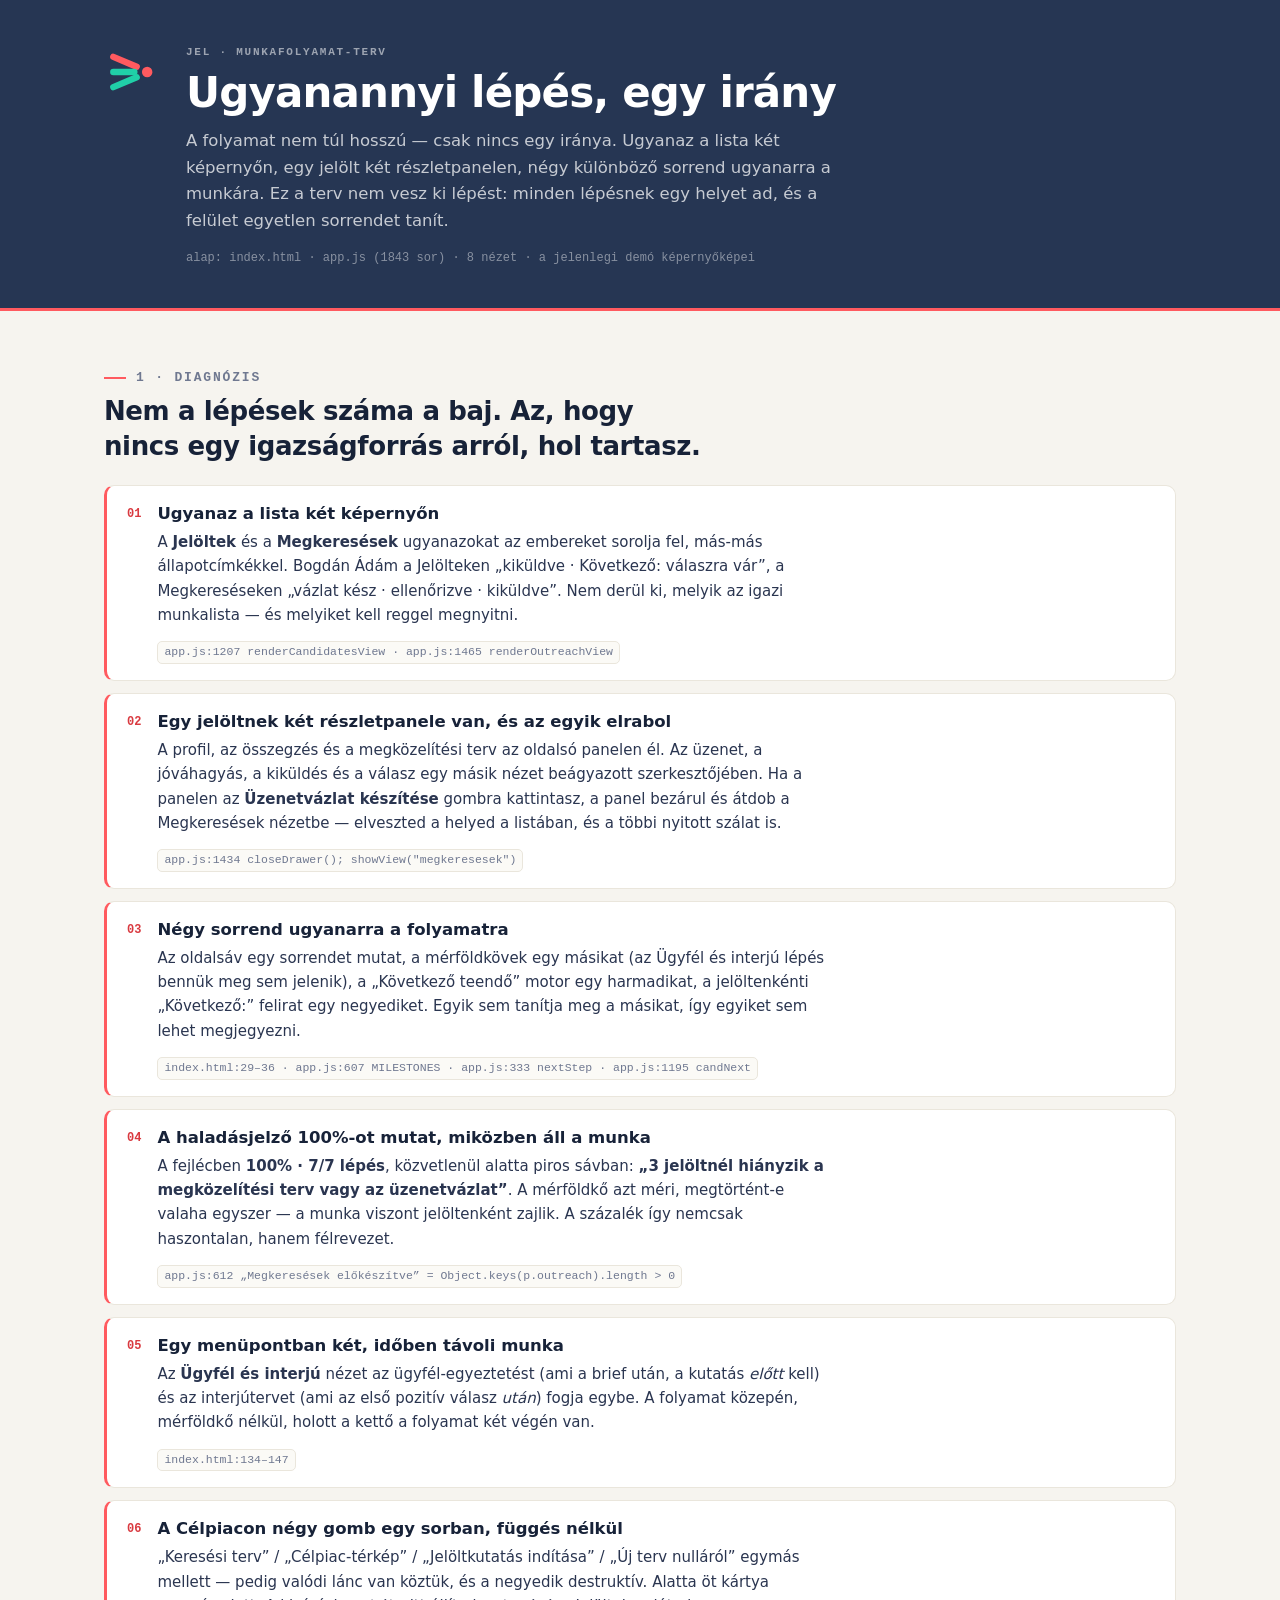
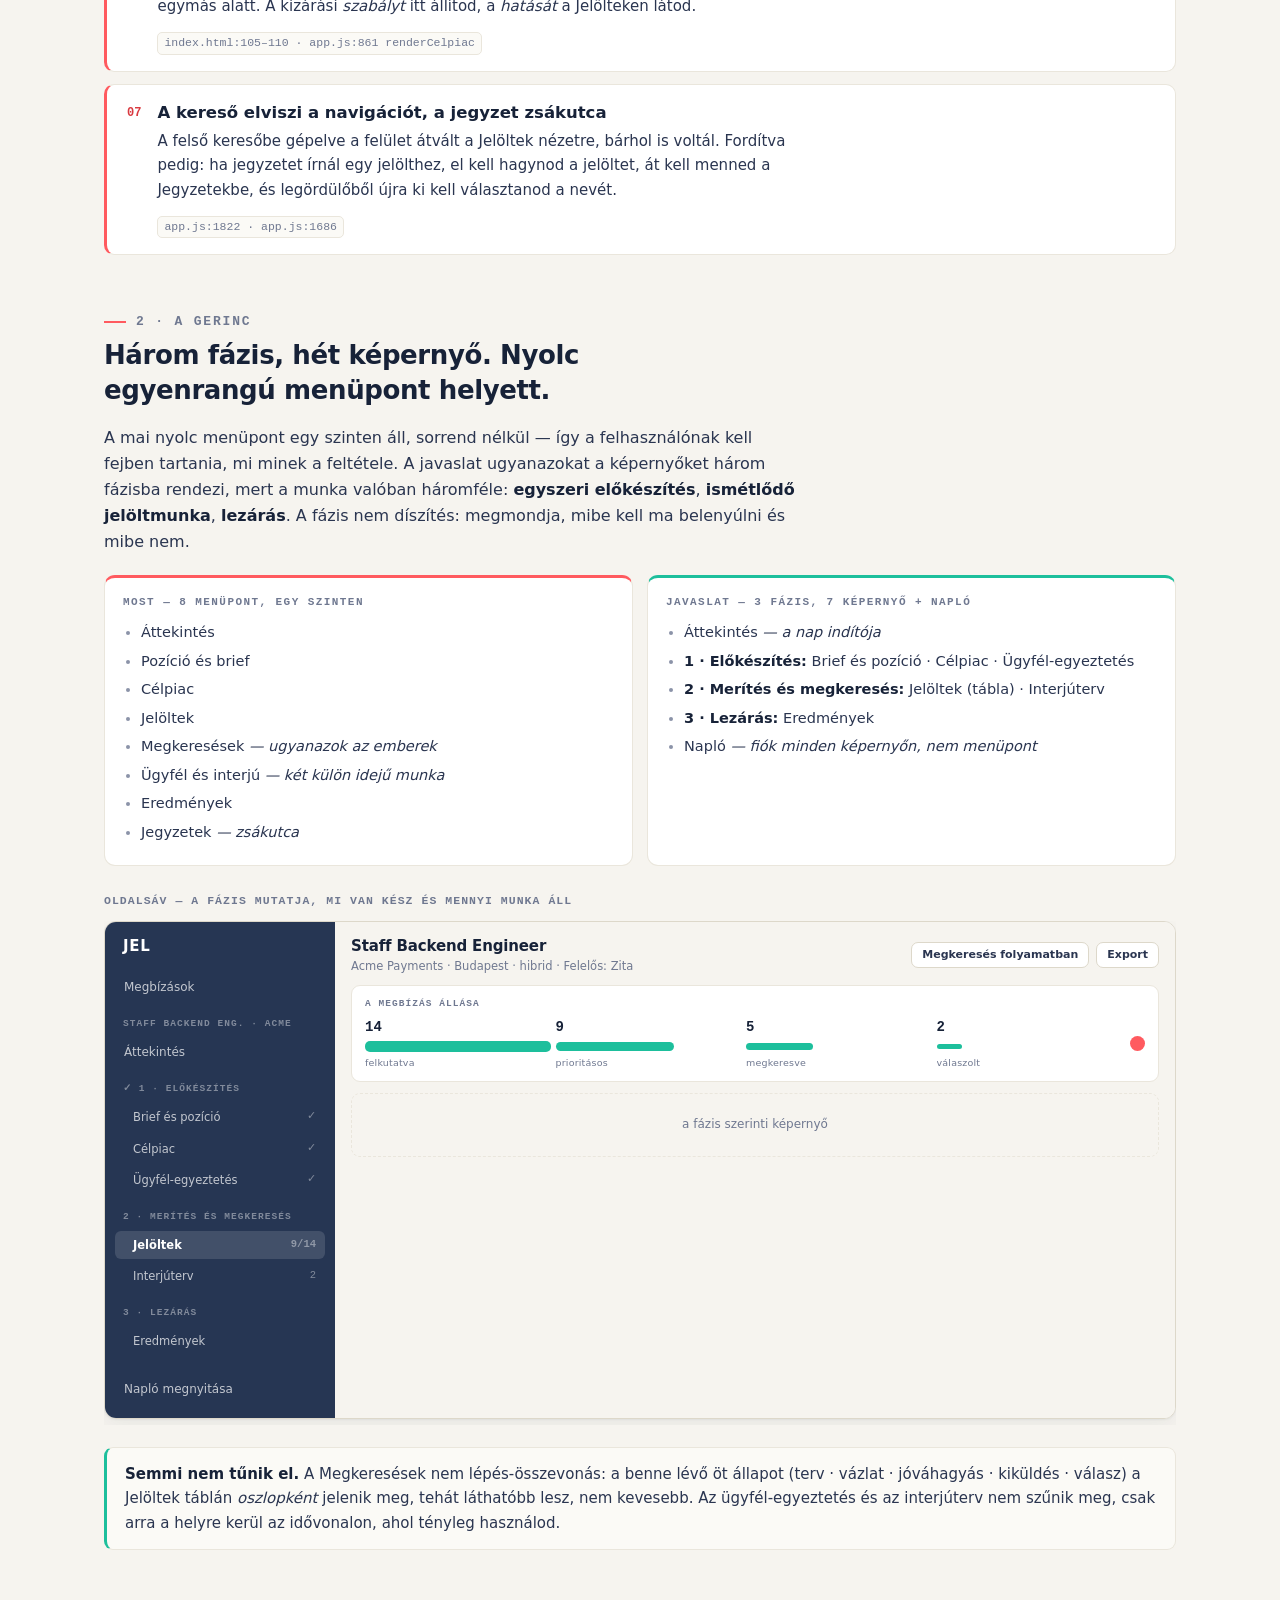
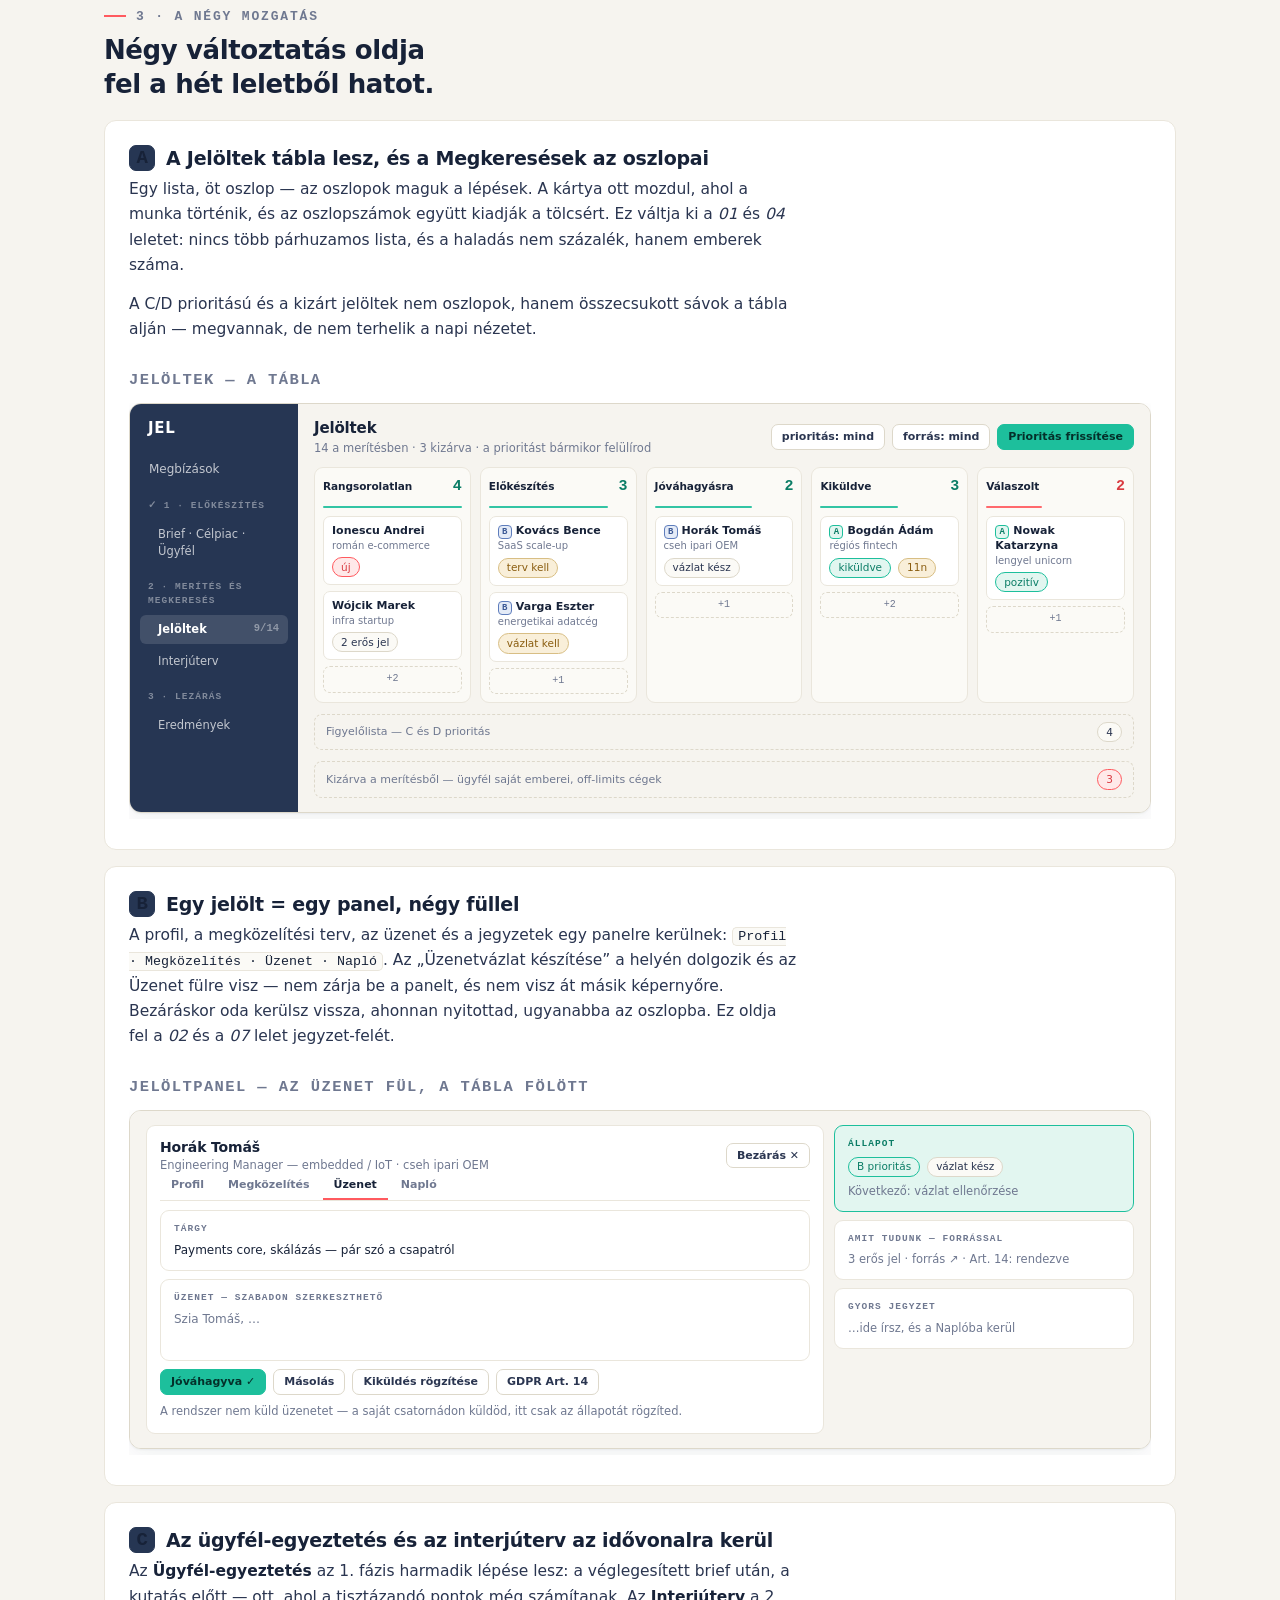
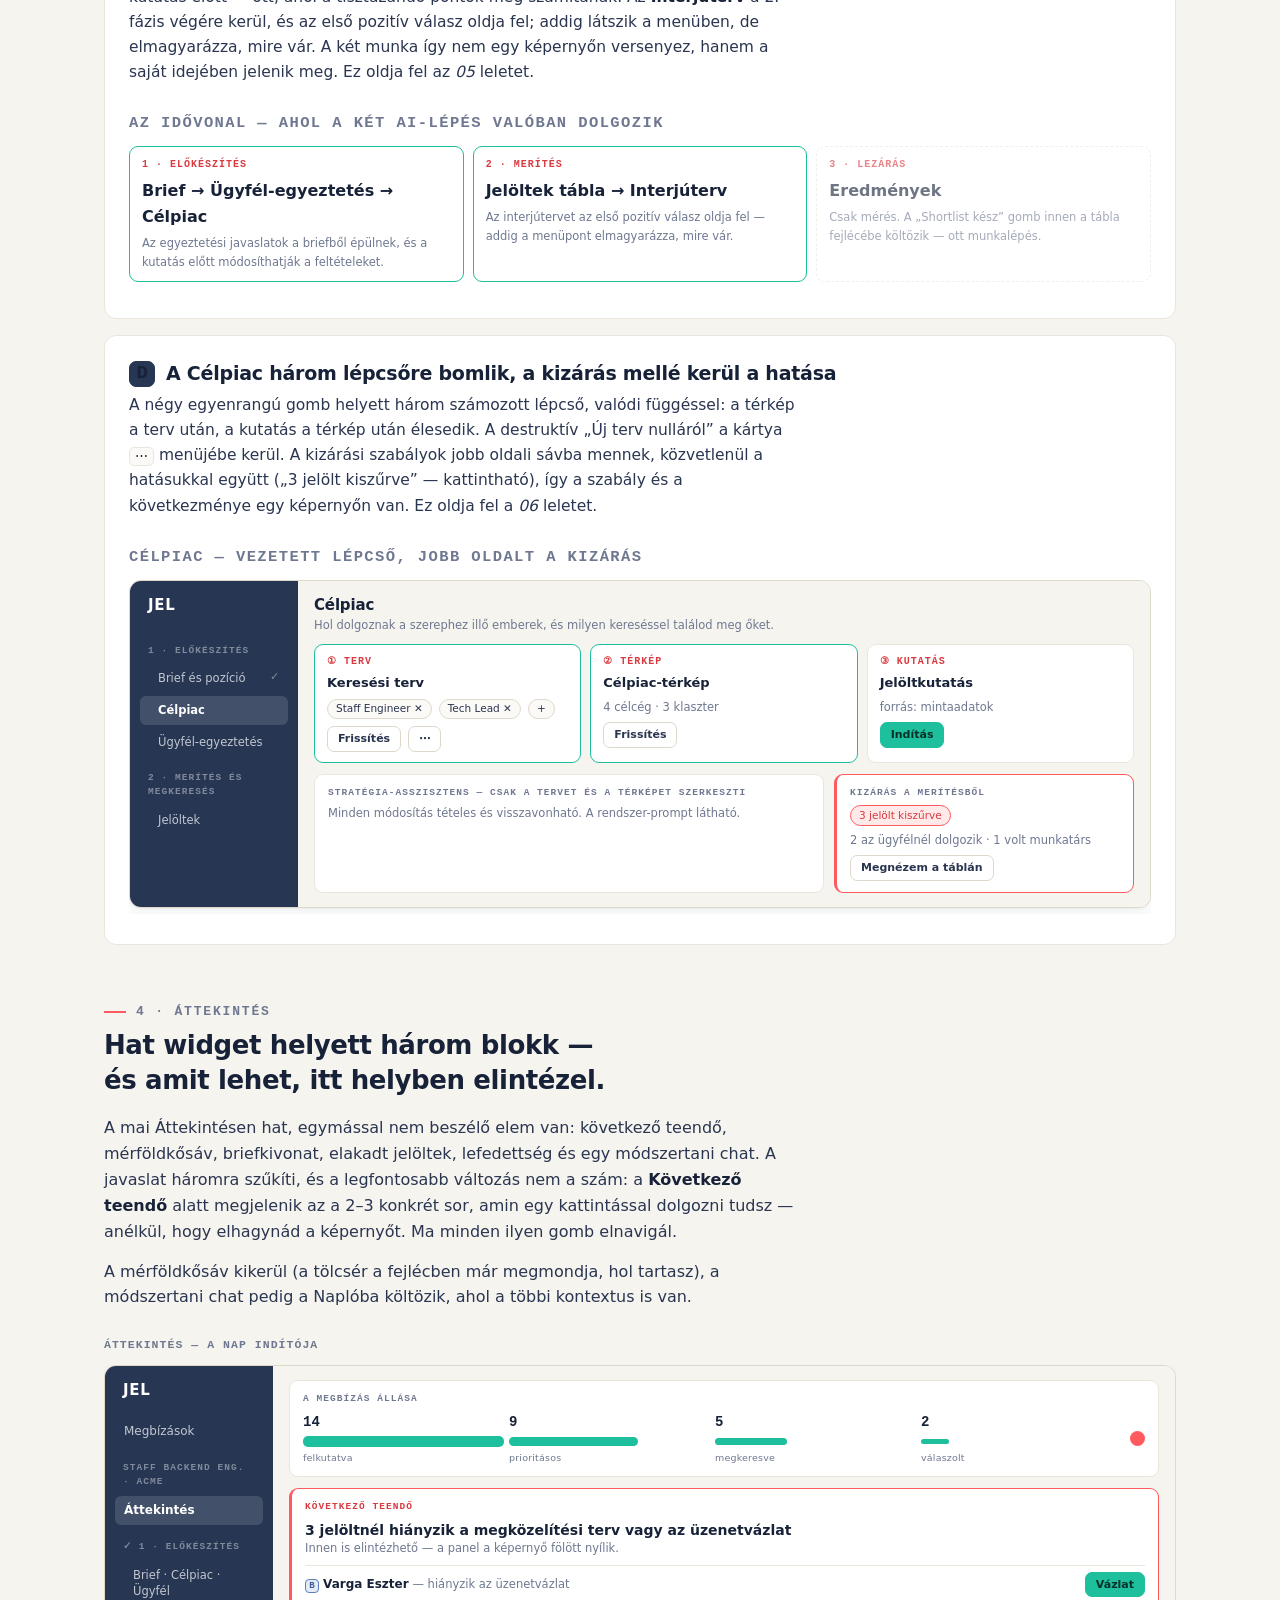
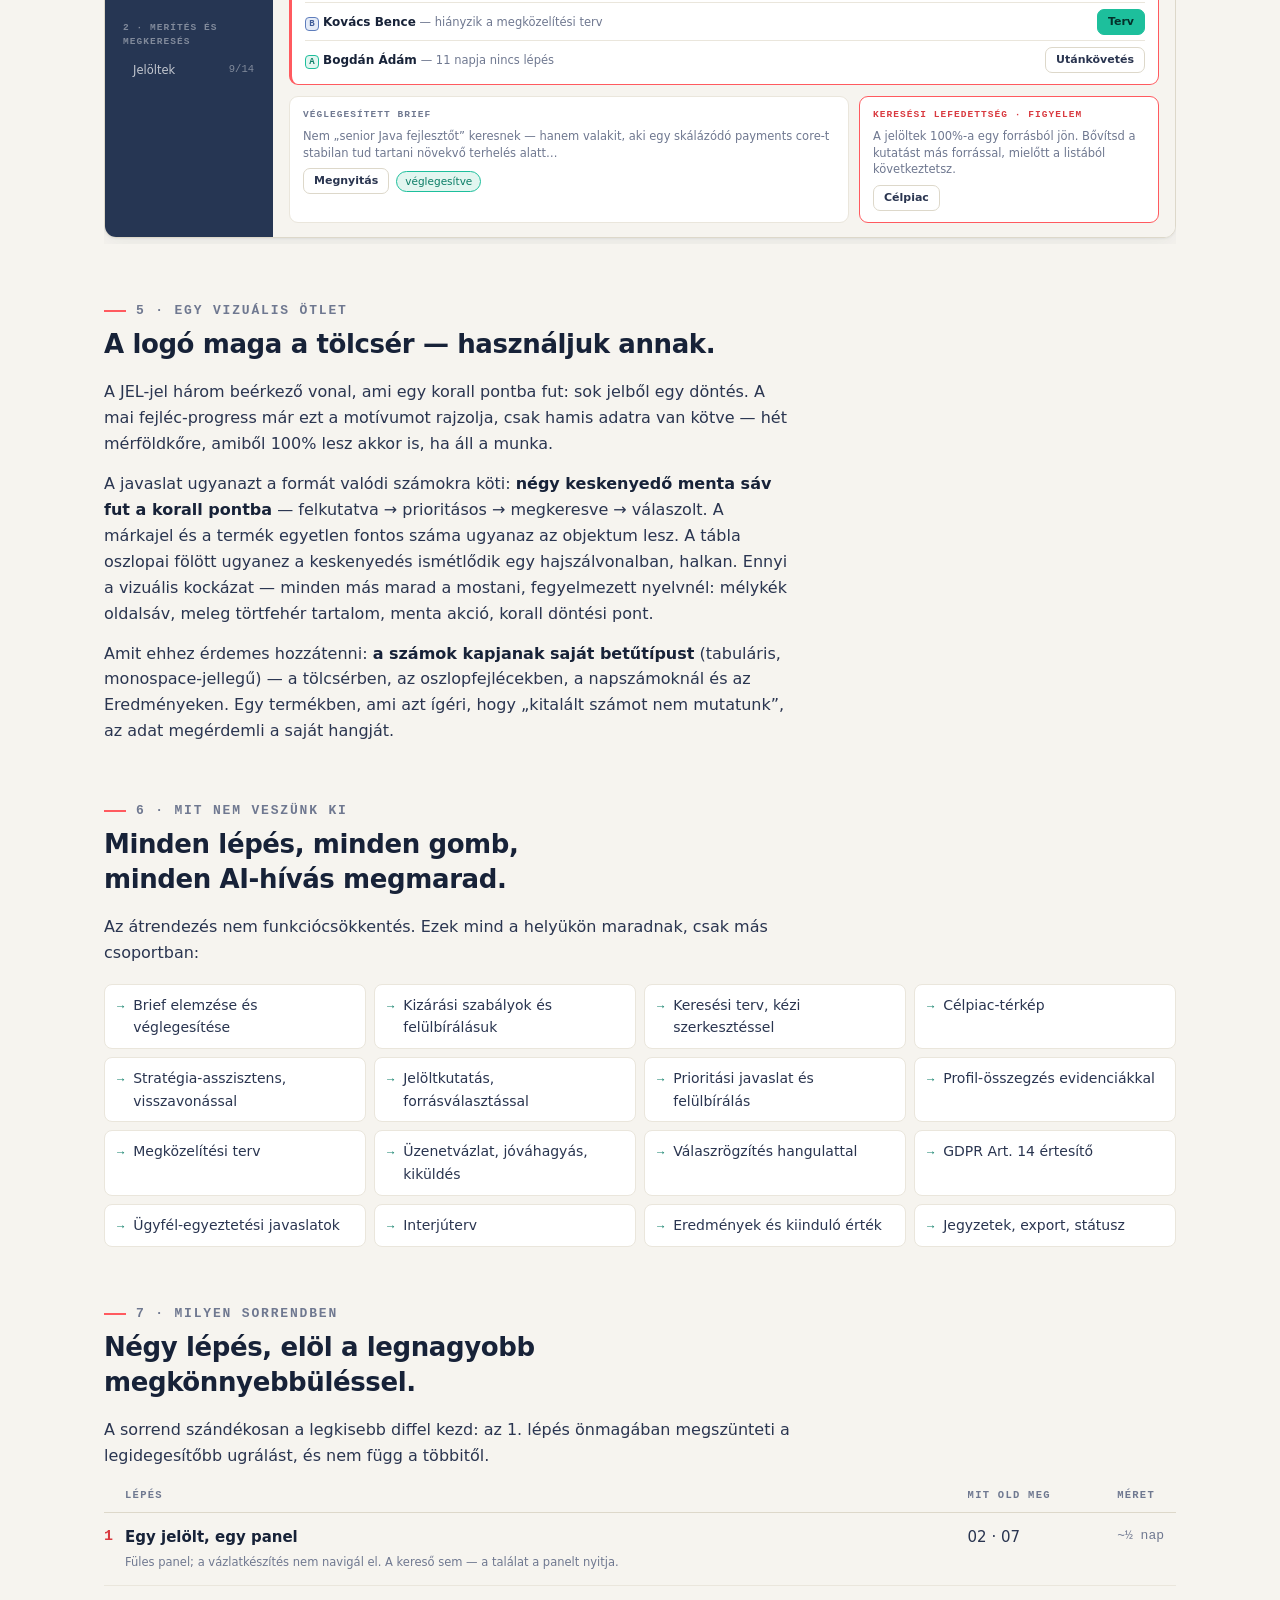
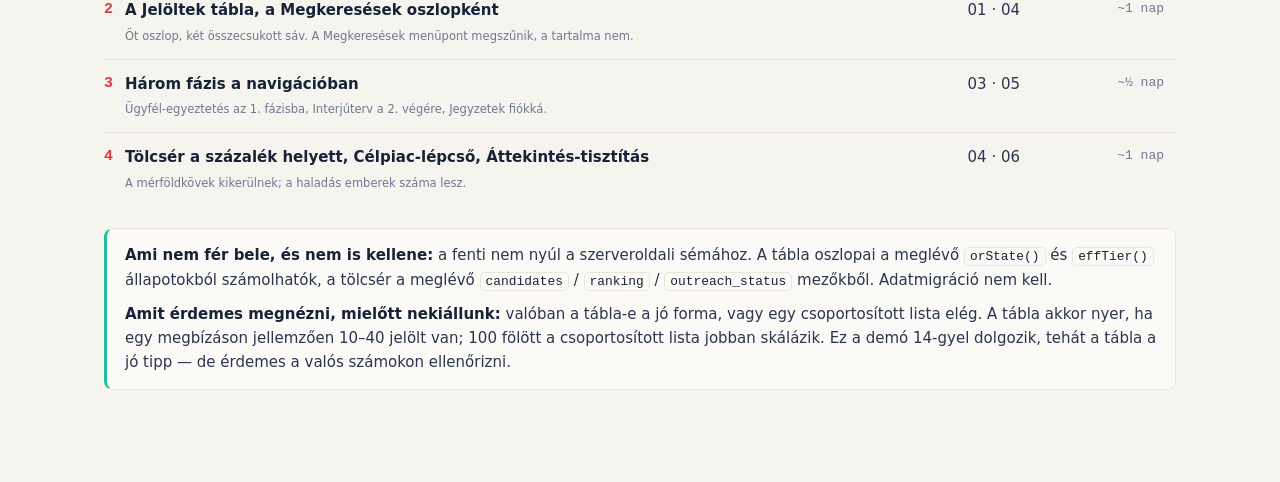
==== docs/workflow-terv.html @ 0b0a2471 "Munkafolyamat-terv: három fázis, egy jelöltpanel, tölcsér a százalék helyett A jelenlegi felület nyo" ====
<!doctype html>
<html lang="hu">
<head>
<meta charset="utf-8" />
<meta name="viewport" content="width=device-width, initial-scale=1" />
<title>JEL — munkafolyamat-terv</title>
<link rel="icon" href="data:image/svg+xml,<svg xmlns='http://www.w3.org/2000/svg' viewBox='0 0 64 64'><rect width='64' height='64' rx='14' fill='%23263653'/><g stroke-linecap='round' stroke-width='7' fill='none'><path d='M14 17 L38 27' stroke='%23FF5A5F'/><path d='M14 32 L36 32' stroke='%2320CFA8'/><path d='M14 47 L38 37' stroke='%2320CFA8'/></g><circle cx='48' cy='32' r='5.5' fill='%23FF5A5F'/></svg>" />
</head>
<body>
<style>
/* ─────────────────────────────────────────────────────────────
   Tokenek: a JEL saját design-nyelvéből (styles.css :root),
   hogy a terv ugyanazon a hangon szóljon, mint a termék.
   ───────────────────────────────────────────────────────────── */
:root{
  --paper:#F6F4EF;
  --surface:#FFFFFF;
  --surface-2:#FBFAF6;
  --navy:#263653;
  --navy-2:#1D2A43;
  --ink:#172238;
  --ink-2:#2A3550;
  --mut:#6F7890;
  --mut-2:#8B93A8;
  --line:#EAE6DC;
  --line-2:#DDD8CA;
  --mint:#1DBF9C;
  --mint-ink:#0B7D66;
  --mint-soft:#E2F6F0;
  --coral:#FF5A5F;
  --coral-ink:#D93A40;
  --coral-soft:#FFE9E9;
  --warn-ink:#8A5D10;
  --warn-soft:#F9EFD9;
  --tier-b:#5E7DBC; --tier-b-ink:#3D5A96; --tier-b-soft:#E4EBF7;
  --k-bg:#263653; --k-ink:#FFFFFF; --k-bd:#263653;
  --side-ink:rgba(255,255,255,.72);
  --side-mut:rgba(255,255,255,.42);
  --shadow:0 1px 2px rgba(23,34,56,.05), 0 8px 24px rgba(23,34,56,.06);

  --font:"Avenir Next","Avenir","Futura","Segoe UI",system-ui,-apple-system,sans-serif;
  --mono:ui-monospace,"SF Mono","JetBrains Mono",Menlo,Consolas,monospace;
}
@media (prefers-color-scheme: dark){
  :root{
    --paper:#141C2C; --surface:#1B2537; --surface-2:#202B40;
    --navy:#0F1726; --navy-2:#0B111D;
    --ink:#EDF0F6; --ink-2:#DCE2EE; --mut:#98A2B8; --mut-2:#7C879E;
    --line:#2B3752; --line-2:#36445F;
    --mint:#2FD3AE; --mint-ink:#6FE6CA; --mint-soft:#123A33;
    --coral:#FF6B70; --coral-ink:#FF9297; --coral-soft:#3A1D20;
    --warn-ink:#E0B86A; --warn-soft:#3A2E16;
    --tier-b:#5E7DBC; --tier-b-ink:#9BB4E4; --tier-b-soft:#1E2C48;
    --k-bg:#123A33; --k-ink:#6FE6CA; --k-bd:#2FD3AE;
    --shadow:0 1px 2px rgba(0,0,0,.3), 0 8px 24px rgba(0,0,0,.28);
  }
}
:root[data-theme="dark"]{
  --paper:#141C2C; --surface:#1B2537; --surface-2:#202B40;
  --navy:#0F1726; --navy-2:#0B111D;
  --ink:#EDF0F6; --ink-2:#DCE2EE; --mut:#98A2B8; --mut-2:#7C879E;
  --line:#2B3752; --line-2:#36445F;
  --mint:#2FD3AE; --mint-ink:#6FE6CA; --mint-soft:#123A33;
  --coral:#FF6B70; --coral-ink:#FF9297; --coral-soft:#3A1D20;
  --warn-ink:#E0B86A; --warn-soft:#3A2E16;
  --tier-b:#5E7DBC; --tier-b-ink:#9BB4E4; --tier-b-soft:#1E2C48;
  --k-bg:#123A33; --k-ink:#6FE6CA; --k-bd:#2FD3AE;
  --shadow:0 1px 2px rgba(0,0,0,.3), 0 8px 24px rgba(0,0,0,.28);
}
:root[data-theme="light"]{
  --paper:#F6F4EF; --surface:#FFFFFF; --surface-2:#FBFAF6;
  --navy:#263653; --navy-2:#1D2A43;
  --ink:#172238; --ink-2:#2A3550; --mut:#6F7890; --mut-2:#8B93A8;
  --line:#EAE6DC; --line-2:#DDD8CA;
  --mint:#1DBF9C; --mint-ink:#0B7D66; --mint-soft:#E2F6F0;
  --coral:#FF5A5F; --coral-ink:#D93A40; --coral-soft:#FFE9E9;
  --warn-ink:#8A5D10; --warn-soft:#F9EFD9;
  --tier-b:#5E7DBC; --tier-b-ink:#3D5A96; --tier-b-soft:#E4EBF7;
  --k-bg:#263653; --k-ink:#FFFFFF; --k-bd:#263653;
  --shadow:0 1px 2px rgba(23,34,56,.05), 0 8px 24px rgba(23,34,56,.06);
}

*{box-sizing:border-box}
body{
  margin:0; background:var(--paper); color:var(--ink-2);
  font-family:var(--font); font-size:16px; line-height:1.62;
  -webkit-font-smoothing:antialiased;
}
:focus-visible{outline:2px solid var(--mint); outline-offset:3px; border-radius:3px}
@media (prefers-reduced-motion: reduce){*{animation:none!important; transition:none!important}}

.wrap{max-width:1120px; margin:0 auto; padding:0 24px 96px}

/* ── Fejléc ── */
.mast{
  background:var(--navy); color:#fff; margin-bottom:44px;
  border-bottom:3px solid var(--coral);
}
.mast-in{max-width:1120px; margin:0 auto; padding:44px 24px 40px; display:flex; gap:26px; align-items:flex-start}
.mark{width:56px; height:56px; flex:none}
.mast h1{
  font-size:clamp(28px,4.4vw,42px); line-height:1.1; margin:8px 0 12px;
  font-weight:800; letter-spacing:-.02em; color:#fff; text-wrap:balance;
}
.eyebrow{
  font-family:var(--mono); font-size:11px; letter-spacing:.16em; text-transform:uppercase;
  color:rgba(255,255,255,.55); font-weight:600;
}
.mast p{margin:0; color:rgba(255,255,255,.74); max-width:62ch; font-size:16.5px}
.mast .who{margin-top:14px; font-family:var(--mono); font-size:12px; color:rgba(255,255,255,.45)}

/* ── Szekciók ── */
section{margin-top:56px}
h2{
  font-size:13px; font-family:var(--mono); letter-spacing:.14em; text-transform:uppercase;
  color:var(--mut); font-weight:700; margin:0 0 6px;
  display:flex; align-items:center; gap:10px;
}
h2::before{
  content:""; width:22px; height:2px; background:var(--coral); flex:none;
}
.lede{
  font-size:26px; line-height:1.32; font-weight:700; letter-spacing:-.015em;
  color:var(--ink); margin:0 0 18px; max-width:34ch; text-wrap:balance;
}
h3{font-size:18.5px; line-height:1.35; font-weight:750; color:var(--ink); margin:32px 0 8px; letter-spacing:-.01em; text-wrap:balance}
p{max-width:68ch; margin:0 0 14px}
strong{color:var(--ink); font-weight:700}
code{font-family:var(--mono); font-size:.86em; background:var(--surface-2); border:1px solid var(--line); border-radius:5px; padding:1px 5px; color:var(--ink)}
a{color:var(--mint-ink)}

/* ── Leletlista ── */
.finds{list-style:none; padding:0; margin:22px 0 0; display:flex; flex-direction:column; gap:2px}
.find{
  background:var(--surface); border:1px solid var(--line); border-left:3px solid var(--coral);
  border-radius:10px; padding:16px 20px; display:grid; grid-template-columns:auto 1fr; gap:0 16px;
}
.find + .find{margin-top:10px}
.find-n{
  font-family:var(--mono); font-size:12px; font-weight:700; color:var(--coral-ink);
  padding-top:3px; font-variant-numeric:tabular-nums;
}
.find-h{font-weight:750; color:var(--ink); font-size:16.5px; line-height:1.4}
.find-b{grid-column:2; margin:5px 0 0; font-size:15px; color:var(--ink-2); max-width:70ch}
.find-b p{margin:0 0 8px; max-width:none}
.find-b p:last-child{margin:0}
.src{
  display:inline-block; font-family:var(--mono); font-size:11.5px; color:var(--mut);
  background:var(--surface-2); border:1px solid var(--line); border-radius:5px;
  padding:1px 6px; margin-top:6px; white-space:nowrap;
}

/* ── Wireframe-rendszer ── */
.figure{margin:26px 0 8px}
.figure-cap{
  font-family:var(--mono); font-size:11.5px; letter-spacing:.09em; text-transform:uppercase;
  color:var(--mut); margin:0 0 10px; font-weight:600;
}
.scrollx{overflow-x:auto; padding-bottom:6px}
.wf{
  min-width:760px; background:var(--surface); border:1px solid var(--line-2);
  border-radius:12px; overflow:hidden; box-shadow:var(--shadow); display:flex;
  font-size:12px; line-height:1.45;
}
.wf-side{
  width:168px; flex:none; background:var(--navy); color:var(--side-ink);
  padding:14px 10px; display:flex; flex-direction:column; gap:3px;
}
.wf-brand{color:#fff; font-weight:800; letter-spacing:.05em; font-size:15px; padding:0 8px 12px}
.wf-lab{
  font-family:var(--mono); font-size:9.5px; letter-spacing:.11em; text-transform:uppercase;
  color:var(--side-mut); padding:12px 8px 4px; font-weight:700;
}
.wf-nav{padding:6px 9px; border-radius:6px; color:var(--side-ink)}
.wf-nav.on{background:rgba(255,255,255,.13); color:#fff; font-weight:700}
.wf-nav.sub{padding-left:18px; font-size:11.5px}
.wf-nav .tick{color:var(--mint); font-family:var(--mono)}
.wf-nav .cnt{float:right; font-family:var(--mono); font-size:10.5px; color:var(--side-mut)}
.wf-main{flex:1; padding:14px 16px; background:var(--paper); display:flex; flex-direction:column; gap:11px; min-width:0}
.wf-h{font-size:15px; font-weight:800; color:var(--ink); letter-spacing:-.01em}
.wf-sub{color:var(--mut); font-size:11.5px}

.card{background:var(--surface); border:1px solid var(--line); border-radius:9px; padding:11px 13px}
.card.hi{border-color:var(--coral); border-left-width:3px}
.card.mint{border-color:var(--mint); background:var(--mint-soft)}
.card.ghost{background:transparent; border-style:dashed; color:var(--mut)}
.ct{font-family:var(--mono); font-size:9.5px; letter-spacing:.11em; text-transform:uppercase; color:var(--mut); font-weight:700; margin-bottom:6px}

.chip{
  display:inline-block; font-size:10.5px; padding:1.5px 8px; border-radius:20px;
  background:var(--surface-2); border:1px solid var(--line-2); color:var(--ink-2); white-space:nowrap;
}
.chip.g{background:var(--mint-soft); border-color:var(--mint); color:var(--mint-ink)}
.chip.w{background:var(--warn-soft); border-color:#D8BE84; color:var(--warn-ink)}
.chip.r{background:var(--coral-soft); border-color:var(--coral); color:var(--coral-ink)}
.btn{
  display:inline-block; font-size:11px; font-weight:700; padding:4px 10px; border-radius:7px;
  border:1px solid var(--line-2); background:var(--surface); color:var(--ink-2); white-space:nowrap;
}
.btn.p{background:var(--mint); border-color:var(--mint); color:#04302A}
.row{display:flex; gap:7px; align-items:center; flex-wrap:wrap}
.spread{display:flex; gap:12px; align-items:center; justify-content:space-between}

/* board */
.board{display:grid; grid-template-columns:repeat(5,1fr); gap:9px}
.bcol{background:var(--surface-2); border:1px solid var(--line); border-radius:9px; padding:8px; min-width:0}
.bhead{display:flex; align-items:baseline; justify-content:space-between; gap:6px; margin-bottom:8px}
.bname{font-size:10.5px; font-weight:750; color:var(--ink); letter-spacing:-.005em}
.bnum{font-family:var(--mono); font-size:15px; font-weight:700; color:var(--mint-ink); font-variant-numeric:tabular-nums}
.bcol.last .bnum{color:var(--coral-ink)}
.brule{height:2px; border-radius:2px; background:var(--mint); margin-bottom:8px; opacity:.9}
.bcol:nth-child(2) .brule{width:86%}
.bcol:nth-child(3) .brule{width:70%}
.bcol:nth-child(4) .brule{width:56%}
.bcol.last .brule{width:40%; background:var(--coral)}
.ccard{background:var(--surface); border:1px solid var(--line); border-radius:7px; padding:7px 8px; margin-bottom:6px}
.ccard .nm{font-weight:700; color:var(--ink); font-size:11px; line-height:1.3}
.ccard .mt{color:var(--mut); font-size:10px; line-height:1.35}
.tier{
  display:inline-block; font-family:var(--mono); font-size:9px; font-weight:800;
  width:14px; height:14px; line-height:13px; text-align:center; border-radius:4px;
  border:1px solid var(--mint); color:var(--mint-ink); background:var(--mint-soft); margin-right:4px;
}
.tier.b{border-color:var(--tier-b); color:var(--tier-b-ink); background:var(--tier-b-soft)}
.cmore{border:1px dashed var(--line-2); border-radius:7px; padding:5px 8px; color:var(--mut); font-size:10px; text-align:center; font-family:var(--mono)}
.lane{
  border:1px dashed var(--line-2); border-radius:8px; padding:7px 11px; color:var(--mut);
  font-size:11px; display:flex; justify-content:space-between; gap:10px; align-items:center;
}

/* jelöltpanel */
.panel{display:grid; grid-template-columns:1fr 300px; gap:10px}
.tabs{display:flex; gap:2px; border-bottom:1px solid var(--line); margin:-2px 0 9px}
.tab{padding:5px 11px; font-size:11px; font-weight:700; color:var(--mut); border-bottom:2px solid transparent}
.tab.on{color:var(--ink); border-bottom-color:var(--coral)}

/* tölcsér */
.funnel{display:flex; align-items:center; gap:5px; flex-wrap:nowrap}
.fseg{flex:1; display:flex; flex-direction:column; gap:4px; min-width:0}
/* A sáv szélessége az arány, a magassága a keskenyedés — a JEL-jel motívuma. */
.ftrack{height:11px; display:flex; align-items:center}
.fbar{border-radius:5px; background:var(--mint)}
.fseg:nth-child(1) .fbar{height:11px}
.fseg:nth-child(2) .fbar{height:9px}
.fseg:nth-child(3) .fbar{height:7px}
.fseg:nth-child(4) .fbar{height:5px}
.fnum{font-family:var(--mono); font-size:14px; font-weight:700; color:var(--ink); font-variant-numeric:tabular-nums}
.flab{font-size:9.5px; color:var(--mut); letter-spacing:.02em; white-space:nowrap; overflow:hidden; text-overflow:ellipsis}
.fdot{width:15px; height:15px; border-radius:50%; background:var(--coral); flex:none; margin-left:3px}

/* lépcső */
.steps3{display:grid; grid-template-columns:1fr 1fr 1fr; gap:9px}
.stepc{background:var(--surface); border:1px solid var(--line); border-radius:9px; padding:10px 12px}
.stepc.done{border-color:var(--mint)}
.stepc.lock{opacity:.62; border-style:dashed}
.stepn{font-family:var(--mono); font-size:10px; font-weight:800; color:var(--coral-ink); letter-spacing:.1em}

/* előtte/utána */
.ba{display:grid; grid-template-columns:1fr 1fr; gap:14px; margin-top:20px}
@media (max-width:720px){.ba{grid-template-columns:1fr}}
.bx{background:var(--surface); border:1px solid var(--line); border-radius:11px; padding:16px 18px}
.bx.now{border-top:3px solid var(--coral)}
.bx.next{border-top:3px solid var(--mint)}
.bx h4{
  margin:0 0 10px; font-family:var(--mono); font-size:11px; letter-spacing:.13em;
  text-transform:uppercase; font-weight:700; color:var(--mut);
}
.bx ul{margin:0; padding-left:18px; font-size:14.5px}
.bx li{margin-bottom:5px}
.bx li::marker{color:var(--mut-2)}

/* mozgatások */
.move{
  background:var(--surface); border:1px solid var(--line); border-radius:12px;
  padding:22px 24px; margin-top:16px;
}
.move-k{
  display:inline-flex; align-items:center; justify-content:center; width:26px; height:26px;
  border-radius:7px; background:var(--k-bg); color:var(--k-ink); border:1px solid var(--k-bd); font-family:var(--mono);
  font-weight:800; font-size:13px; margin-right:11px; flex:none;
}
.move-h{display:flex; align-items:center; margin-bottom:4px}
.move-h span{font-size:19px; font-weight:750; color:var(--ink); letter-spacing:-.012em}
.move p{font-size:15.5px}
.move > p:last-child{margin-bottom:0}

/* megtartva-lista */
.keep{
  display:grid; grid-template-columns:repeat(auto-fill,minmax(238px,1fr)); gap:8px; margin-top:18px;
}
.keep div{
  background:var(--surface); border:1px solid var(--line); border-radius:8px;
  padding:9px 12px; font-size:14px; display:flex; gap:9px; align-items:baseline;
}
.keep b{color:var(--mint-ink); font-family:var(--mono); font-size:12px; flex:none}

/* ütemezés */
.plan{border-collapse:collapse; width:100%; margin-top:18px; font-size:15px}
.plan th{
  text-align:left; font-family:var(--mono); font-size:10.5px; letter-spacing:.12em;
  text-transform:uppercase; color:var(--mut); font-weight:700; padding:0 12px 8px 0;
  border-bottom:1px solid var(--line-2);
}
.plan td{padding:12px 12px 12px 0; border-bottom:1px solid var(--line); vertical-align:top}
.plan tr:last-child td{border-bottom:none}
.plan .n{font-family:var(--mono); font-weight:800; color:var(--coral-ink); white-space:nowrap; width:1%}
.plan .sz{font-family:var(--mono); font-size:13px; color:var(--mut); white-space:nowrap; width:1%}
.plan b{color:var(--ink)}

.note{
  background:var(--surface-2); border:1px solid var(--line); border-left:3px solid var(--mint);
  border-radius:9px; padding:14px 18px; margin-top:22px; font-size:15px; color:var(--ink-2);
}
.note p{margin:0; max-width:none}
.note p + p{margin-top:9px}
</style>

<header class="mast">
  <div class="mast-in">
    <svg class="mark" viewBox="0 0 48 48" xmlns="http://www.w3.org/2000/svg" aria-hidden="true">
      <g stroke-linecap="round" stroke-width="5.5" fill="none">
        <path d="M8 11 L28 19.5" stroke="#FF5A5F"/>
        <path d="M8 24 L26 24" stroke="#20CFA8"/>
        <path d="M8 37 L28 28.5" stroke="#20CFA8"/>
      </g>
      <circle cx="37" cy="24" r="4.5" fill="#FF5A5F"/>
    </svg>
    <div>
      <div class="eyebrow">JEL · munkafolyamat-terv</div>
      <h1>Ugyanannyi lépés, egy irány</h1>
      <p>A folyamat nem túl hosszú — csak nincs egy iránya. Ugyanaz a lista két képernyőn, egy jelölt két részletpanelen, négy különböző sorrend ugyanarra a munkára. Ez a terv nem vesz ki lépést: minden lépésnek egy helyet ad, és a felület egyetlen sorrendet tanít.</p>
      <div class="who">alap: index.html · app.js (1843 sor) · 8 nézet · a jelenlegi demó képernyőképei</div>
    </div>
  </div>
</header>

<div class="wrap">

  <!-- ── 1. DIAGNÓZIS ── -->
  <section>
    <h2>1 · Diagnózis</h2>
    <p class="lede">Nem a lépések száma a baj. Az, hogy nincs egy igazságforrás arról, hol tartasz.</p>

    <ol class="finds">
      <li class="find">
        <span class="find-n">01</span>
        <span class="find-h">Ugyanaz a lista két képernyőn</span>
        <div class="find-b">
          <p>A <b>Jelöltek</b> és a <b>Megkeresések</b> ugyanazokat az embereket sorolja fel, más-más állapotcímkékkel. Bogdán Ádám a Jelölteken „kiküldve · Következő: válaszra vár”, a Megkereséseken „vázlat kész · ellenőrizve · kiküldve”. Nem derül ki, melyik az igazi munkalista — és melyiket kell reggel megnyitni.</p>
          <span class="src">app.js:1207 renderCandidatesView · app.js:1465 renderOutreachView</span>
        </div>
      </li>

      <li class="find">
        <span class="find-n">02</span>
        <span class="find-h">Egy jelöltnek két részletpanele van, és az egyik elrabol</span>
        <div class="find-b">
          <p>A profil, az összegzés és a megközelítési terv az oldalsó panelen él. Az üzenet, a jóváhagyás, a kiküldés és a válasz egy másik nézet beágyazott szerkesztőjében. Ha a panelen az <b>Üzenetvázlat készítése</b> gombra kattintasz, a panel bezárul és átdob a Megkeresések nézetbe — elveszted a helyed a listában, és a többi nyitott szálat is.</p>
          <span class="src">app.js:1434 closeDrawer(); showView("megkeresesek")</span>
        </div>
      </li>

      <li class="find">
        <span class="find-n">03</span>
        <span class="find-h">Négy sorrend ugyanarra a folyamatra</span>
        <div class="find-b">
          <p>Az oldalsáv egy sorrendet mutat, a mérföldkövek egy másikat (az Ügyfél és interjú lépés bennük meg sem jelenik), a „Következő teendő” motor egy harmadikat, a jelöltenkénti „Következő:” felirat egy negyediket. Egyik sem tanítja meg a másikat, így egyiket sem lehet megjegyezni.</p>
          <span class="src">index.html:29–36 · app.js:607 MILESTONES · app.js:333 nextStep · app.js:1195 candNext</span>
        </div>
      </li>

      <li class="find">
        <span class="find-n">04</span>
        <span class="find-h">A haladásjelző 100%-ot mutat, miközben áll a munka</span>
        <div class="find-b">
          <p>A fejlécben <b>100% · 7/7 lépés</b>, közvetlenül alatta piros sávban: <b>„3 jelöltnél hiányzik a megközelítési terv vagy az üzenetvázlat”</b>. A mérföldkő azt méri, megtörtént-e valaha egyszer — a munka viszont jelöltenként zajlik. A százalék így nemcsak haszontalan, hanem félrevezet.</p>
          <span class="src">app.js:612 „Megkeresések előkészítve” = Object.keys(p.outreach).length &gt; 0</span>
        </div>
      </li>

      <li class="find">
        <span class="find-n">05</span>
        <span class="find-h">Egy menüpontban két, időben távoli munka</span>
        <div class="find-b">
          <p>Az <b>Ügyfél és interjú</b> nézet az ügyfél-egyeztetést (ami a brief után, a kutatás <em>előtt</em> kell) és az interjútervet (ami az első pozitív válasz <em>után</em>) fogja egybe. A folyamat közepén, mérföldkő nélkül, holott a kettő a folyamat két végén van.</p>
          <span class="src">index.html:134–147</span>
        </div>
      </li>

      <li class="find">
        <span class="find-n">06</span>
        <span class="find-h">A Célpiacon négy gomb egy sorban, függés nélkül</span>
        <div class="find-b">
          <p>„Keresési terv” / „Célpiac-térkép” / „Jelöltkutatás indítása” / „Új terv nulláról” egymás mellett — pedig valódi lánc van köztük, és a negyedik destruktív. Alatta öt kártya egymás alatt. A kizárási <em>szabályt</em> itt állítod, a <em>hatását</em> a Jelölteken látod.</p>
          <span class="src">index.html:105–110 · app.js:861 renderCelpiac</span>
        </div>
      </li>

      <li class="find">
        <span class="find-n">07</span>
        <span class="find-h">A kereső elviszi a navigációt, a jegyzet zsákutca</span>
        <div class="find-b">
          <p>A felső keresőbe gépelve a felület átvált a Jelöltek nézetre, bárhol is voltál. Fordítva pedig: ha jegyzetet írnál egy jelölthez, el kell hagynod a jelöltet, át kell menned a Jegyzetekbe, és legördülőből újra ki kell választanod a nevét.</p>
          <span class="src">app.js:1822 · app.js:1686</span>
        </div>
      </li>
    </ol>
  </section>

  <!-- ── 2. A GERINC ── -->
  <section>
    <h2>2 · A gerinc</h2>
    <p class="lede">Három fázis, hét képernyő. Nyolc egyenrangú menüpont helyett.</p>
    <p>A mai nyolc menüpont egy szinten áll, sorrend nélkül — így a felhasználónak kell fejben tartania, mi minek a feltétele. A javaslat ugyanazokat a képernyőket három fázisba rendezi, mert a munka valóban háromféle: <strong>egyszeri előkészítés</strong>, <strong>ismétlődő jelöltmunka</strong>, <strong>lezárás</strong>. A fázis nem díszítés: megmondja, mibe kell ma belenyúlni és mibe nem.</p>

    <div class="ba">
      <div class="bx now">
        <h4>Most — 8 menüpont, egy szinten</h4>
        <ul>
          <li>Áttekintés</li>
          <li>Pozíció és brief</li>
          <li>Célpiac</li>
          <li>Jelöltek</li>
          <li>Megkeresések <em>— ugyanazok az emberek</em></li>
          <li>Ügyfél és interjú <em>— két külön idejű munka</em></li>
          <li>Eredmények</li>
          <li>Jegyzetek <em>— zsákutca</em></li>
        </ul>
      </div>
      <div class="bx next">
        <h4>Javaslat — 3 fázis, 7 képernyő + napló</h4>
        <ul>
          <li>Áttekintés <em>— a nap indítója</em></li>
          <li><strong>1 · Előkészítés:</strong> Brief és pozíció · Célpiac · Ügyfél-egyeztetés</li>
          <li><strong>2 · Merítés és megkeresés:</strong> Jelöltek (tábla) · Interjúterv</li>
          <li><strong>3 · Lezárás:</strong> Eredmények</li>
          <li>Napló <em>— fiók minden képernyőn, nem menüpont</em></li>
        </ul>
      </div>
    </div>

    <div class="figure">
      <p class="figure-cap">Oldalsáv — a fázis mutatja, mi van kész és mennyi munka áll</p>
      <div class="scrollx">
        <div class="wf" style="min-width:640px">
          <div class="wf-side" style="width:230px">
            <div class="wf-brand">JEL</div>
            <div class="wf-nav">Megbízások</div>
            <div class="wf-lab">Staff Backend Eng. · Acme</div>
            <div class="wf-nav">Áttekintés</div>
            <div class="wf-lab"><span class="tick">✓</span> 1 · Előkészítés</div>
            <div class="wf-nav sub">Brief és pozíció <span class="cnt">✓</span></div>
            <div class="wf-nav sub">Célpiac <span class="cnt">✓</span></div>
            <div class="wf-nav sub">Ügyfél-egyeztetés <span class="cnt">✓</span></div>
            <div class="wf-lab">2 · Merítés és megkeresés</div>
            <div class="wf-nav sub on">Jelöltek <span class="cnt">9/14</span></div>
            <div class="wf-nav sub">Interjúterv <span class="cnt">2</span></div>
            <div class="wf-lab">3 · Lezárás</div>
            <div class="wf-nav sub">Eredmények</div>
            <div style="margin-top:auto; padding-top:16px">
              <div class="wf-nav">Napló megnyitása</div>
            </div>
          </div>
          <div class="wf-main">
            <div class="spread">
              <div>
                <div class="wf-h">Staff Backend Engineer</div>
                <div class="wf-sub">Acme Payments · Budapest · hibrid · Felelős: Zita</div>
              </div>
              <div class="row"><span class="btn">Megkeresés folyamatban</span><span class="btn">Export</span></div>
            </div>
            <div class="card">
              <div class="ct">A megbízás állása</div>
              <div class="funnel">
                <div class="fseg"><div class="fnum">14</div><div class="ftrack"><span class="fbar" style="width:100%"></span></div><div class="flab">felkutatva</div></div>
                <div class="fseg"><div class="fnum">9</div><div class="ftrack"><span class="fbar" style="width:64%"></span></div><div class="flab">prioritásos</div></div>
                <div class="fseg"><div class="fnum">5</div><div class="ftrack"><span class="fbar" style="width:36%"></span></div><div class="flab">megkeresve</div></div>
                <div class="fseg"><div class="fnum">2</div><div class="ftrack"><span class="fbar" style="width:14%"></span></div><div class="flab">válaszolt</div></div>
                <div class="fdot" title="döntési pont"></div>
              </div>
            </div>
            <div class="card ghost" style="text-align:center; padding:22px">a fázis szerinti képernyő</div>
          </div>
        </div>
      </div>
    </div>

    <div class="note">
      <p><strong>Semmi nem tűnik el.</strong> A Megkeresések nem lépés-összevonás: a benne lévő öt állapot (terv · vázlat · jóváhagyás · kiküldés · válasz) a Jelöltek táblán <em>oszlopként</em> jelenik meg, tehát láthatóbb lesz, nem kevesebb. Az ügyfél-egyeztetés és az interjúterv nem szűnik meg, csak arra a helyre kerül az idővonalon, ahol tényleg használod.</p>
    </div>
  </section>

  <!-- ── 3. A NÉGY MOZGATÁS ── -->
  <section>
    <h2>3 · A négy mozgatás</h2>
    <p class="lede">Négy változtatás oldja fel a hét leletből hatot.</p>

    <!-- A -->
    <div class="move">
      <div class="move-h"><span class="move-k">A</span><span>A Jelöltek tábla lesz, és a Megkeresések az oszlopai</span></div>
      <p>Egy lista, öt oszlop — az oszlopok maguk a lépések. A kártya ott mozdul, ahol a munka történik, és az oszlopszámok együtt kiadják a tölcsért. Ez váltja ki a <em>01</em> és <em>04</em> leletet: nincs több párhuzamos lista, és a haladás nem százalék, hanem emberek száma.</p>
      <p>A C/D prioritású és a kizárt jelöltek nem oszlopok, hanem összecsukott sávok a tábla alján — megvannak, de nem terhelik a napi nézetet.</p>

      <div class="figure">
        <p class="figure-cap">Jelöltek — a tábla</p>
        <div class="scrollx">
          <div class="wf" style="min-width:900px">
            <div class="wf-side">
              <div class="wf-brand">JEL</div>
              <div class="wf-nav">Megbízások</div>
              <div class="wf-lab"><span class="tick">✓</span> 1 · Előkészítés</div>
              <div class="wf-nav sub">Brief · Célpiac · Ügyfél</div>
              <div class="wf-lab">2 · Merítés és megkeresés</div>
              <div class="wf-nav sub on">Jelöltek <span class="cnt">9/14</span></div>
              <div class="wf-nav sub">Interjúterv</div>
              <div class="wf-lab">3 · Lezárás</div>
              <div class="wf-nav sub">Eredmények</div>
            </div>
            <div class="wf-main">
              <div class="spread">
                <div><div class="wf-h">Jelöltek</div><div class="wf-sub">14 a merítésben · 3 kizárva · a prioritást bármikor felülírod</div></div>
                <div class="row"><span class="btn">prioritás: mind</span><span class="btn">forrás: mind</span><span class="btn p">Prioritás frissítése</span></div>
              </div>

              <div class="board">
                <div class="bcol">
                  <div class="bhead"><span class="bname">Rangsorolatlan</span><span class="bnum">4</span></div>
                  <div class="brule"></div>
                  <div class="ccard"><div class="nm">Ionescu Andrei</div><div class="mt">román e-commerce</div><div class="row" style="margin-top:5px"><span class="chip r">új</span></div></div>
                  <div class="ccard"><div class="nm">Wójcik Marek</div><div class="mt">infra startup</div><div class="row" style="margin-top:5px"><span class="chip">2 erős jel</span></div></div>
                  <div class="cmore">+2</div>
                </div>
                <div class="bcol">
                  <div class="bhead"><span class="bname">Előkészítés</span><span class="bnum">3</span></div>
                  <div class="brule"></div>
                  <div class="ccard"><div class="nm"><span class="tier b">B</span>Kovács Bence</div><div class="mt">SaaS scale-up</div><div class="row" style="margin-top:5px"><span class="chip w">terv kell</span></div></div>
                  <div class="ccard"><div class="nm"><span class="tier b">B</span>Varga Eszter</div><div class="mt">energetikai adatcég</div><div class="row" style="margin-top:5px"><span class="chip w">vázlat kell</span></div></div>
                  <div class="cmore">+1</div>
                </div>
                <div class="bcol">
                  <div class="bhead"><span class="bname">Jóváhagyásra</span><span class="bnum">2</span></div>
                  <div class="brule"></div>
                  <div class="ccard"><div class="nm"><span class="tier b">B</span>Horák Tomáš</div><div class="mt">cseh ipari OEM</div><div class="row" style="margin-top:5px"><span class="chip">vázlat kész</span></div></div>
                  <div class="cmore">+1</div>
                </div>
                <div class="bcol">
                  <div class="bhead"><span class="bname">Kiküldve</span><span class="bnum">3</span></div>
                  <div class="brule"></div>
                  <div class="ccard"><div class="nm"><span class="tier">A</span>Bogdán Ádám</div><div class="mt">régiós fintech</div><div class="row" style="margin-top:5px"><span class="chip g">kiküldve</span><span class="chip w">11n</span></div></div>
                  <div class="cmore">+2</div>
                </div>
                <div class="bcol last">
                  <div class="bhead"><span class="bname">Válaszolt</span><span class="bnum">2</span></div>
                  <div class="brule"></div>
                  <div class="ccard"><div class="nm"><span class="tier">A</span>Nowak Katarzyna</div><div class="mt">lengyel unicorn</div><div class="row" style="margin-top:5px"><span class="chip g">pozitív</span></div></div>
                  <div class="cmore">+1</div>
                </div>
              </div>

              <div class="lane"><span>Figyelőlista — C és D prioritás</span><span class="chip">4</span></div>
              <div class="lane"><span>Kizárva a merítésből — ügyfél saját emberei, off-limits cégek</span><span class="chip r">3</span></div>
            </div>
          </div>
        </div>
      </div>
    </div>

    <!-- B -->
    <div class="move">
      <div class="move-h"><span class="move-k">B</span><span>Egy jelölt = egy panel, négy füllel</span></div>
      <p>A profil, a megközelítési terv, az üzenet és a jegyzetek egy panelre kerülnek: <code>Profil · Megközelítés · Üzenet · Napló</code>. Az „Üzenetvázlat készítése” a helyén dolgozik és az Üzenet fülre visz — nem zárja be a panelt, és nem visz át másik képernyőre. Bezáráskor oda kerülsz vissza, ahonnan nyitottad, ugyanabba az oszlopba. Ez oldja fel a <em>02</em> és a <em>07</em> lelet jegyzet-felét.</p>

      <div class="figure">
        <p class="figure-cap">Jelöltpanel — az Üzenet fül, a tábla fölött</p>
        <div class="scrollx">
          <div class="wf" style="min-width:760px">
            <div class="wf-main" style="background:var(--paper)">
              <div class="panel">
                <div class="card" style="padding:0; overflow:hidden">
                  <div style="padding:11px 13px 0">
                    <div class="spread">
                      <div><div class="wf-h" style="font-size:14px">Horák Tomáš</div><div class="wf-sub">Engineering Manager — embedded / IoT · cseh ipari OEM</div></div>
                      <span class="btn">Bezárás ✕</span>
                    </div>
                    <div class="tabs">
                      <span class="tab">Profil</span>
                      <span class="tab">Megközelítés</span>
                      <span class="tab on">Üzenet</span>
                      <span class="tab">Napló</span>
                    </div>
                  </div>
                  <div style="padding:0 13px 13px; display:flex; flex-direction:column; gap:8px">
                    <div class="card"><div class="ct">Tárgy</div><div style="color:var(--ink)">Payments core, skálázás — pár szó a csapatról</div></div>
                    <div class="card" style="min-height:82px"><div class="ct">Üzenet — szabadon szerkeszthető</div><div style="color:var(--mut)">Szia Tomáš, …</div></div>
                    <div class="row">
                      <span class="btn p">Jóváhagyva ✓</span>
                      <span class="btn">Másolás</span>
                      <span class="btn">Kiküldés rögzítése</span>
                      <span class="btn">GDPR Art. 14</span>
                    </div>
                    <div class="wf-sub">A rendszer nem küld üzenetet — a saját csatornádon küldöd, itt csak az állapotát rögzíted.</div>
                  </div>
                </div>
                <div style="display:flex; flex-direction:column; gap:8px">
                  <div class="card mint">
                    <div class="ct" style="color:var(--mint-ink)">Állapot</div>
                    <div class="row"><span class="chip g">B prioritás</span><span class="chip">vázlat kész</span></div>
                    <div class="wf-sub" style="margin-top:6px">Következő: vázlat ellenőrzése</div>
                  </div>
                  <div class="card">
                    <div class="ct">Amit tudunk — forrással</div>
                    <div class="wf-sub">3 erős jel · forrás ↗ · Art. 14: rendezve</div>
                  </div>
                  <div class="card">
                    <div class="ct">Gyors jegyzet</div>
                    <div class="wf-sub">…ide írsz, és a Naplóba kerül</div>
                  </div>
                </div>
              </div>
            </div>
          </div>
        </div>
      </div>
    </div>

    <!-- C -->
    <div class="move">
      <div class="move-h"><span class="move-k">C</span><span>Az ügyfél-egyeztetés és az interjúterv az idővonalra kerül</span></div>
      <p>Az <strong>Ügyfél-egyeztetés</strong> az 1. fázis harmadik lépése lesz: a véglegesített brief után, a kutatás előtt — ott, ahol a tisztázandó pontok még számítanak. Az <strong>Interjúterv</strong> a 2. fázis végére kerül, és az első pozitív válasz oldja fel; addig látszik a menüben, de elmagyarázza, mire vár. A két munka így nem egy képernyőn versenyez, hanem a saját idejében jelenik meg. Ez oldja fel az <em>05</em> leletet.</p>
      <div class="figure">
        <p class="figure-cap">Az idővonal — ahol a két AI-lépés valóban dolgozik</p>
        <div class="scrollx">
          <div class="steps3" style="min-width:640px">
            <div class="stepc done">
              <div class="stepn">1 · ELŐKÉSZÍTÉS</div>
              <div style="font-weight:750; color:var(--ink); margin:5px 0 4px">Brief → Ügyfél-egyeztetés → Célpiac</div>
              <div class="wf-sub">Az egyeztetési javaslatok a briefből épülnek, és a kutatás előtt módosíthatják a feltételeket.</div>
            </div>
            <div class="stepc done">
              <div class="stepn">2 · MERÍTÉS</div>
              <div style="font-weight:750; color:var(--ink); margin:5px 0 4px">Jelöltek tábla → Interjúterv</div>
              <div class="wf-sub">Az interjútervet az első pozitív válasz oldja fel — addig a menüpont elmagyarázza, mire vár.</div>
            </div>
            <div class="stepc lock">
              <div class="stepn">3 · LEZÁRÁS</div>
              <div style="font-weight:750; color:var(--ink); margin:5px 0 4px">Eredmények</div>
              <div class="wf-sub">Csak mérés. A „Shortlist kész” gomb innen a tábla fejlécébe költözik — ott munkalépés.</div>
            </div>
          </div>
        </div>
      </div>
    </div>

    <!-- D -->
    <div class="move">
      <div class="move-h"><span class="move-k">D</span><span>A Célpiac három lépcsőre bomlik, a kizárás mellé kerül a hatása</span></div>
      <p>A négy egyenrangú gomb helyett három számozott lépcső, valódi függéssel: a térkép a terv után, a kutatás a térkép után élesedik. A destruktív „Új terv nulláról” a kártya <code>⋯</code> menüjébe kerül. A kizárási szabályok jobb oldali sávba mennek, közvetlenül a hatásukkal együtt („3 jelölt kiszűrve” — kattintható), így a szabály és a következménye egy képernyőn van. Ez oldja fel a <em>06</em> leletet.</p>

      <div class="figure">
        <p class="figure-cap">Célpiac — vezetett lépcső, jobb oldalt a kizárás</p>
        <div class="scrollx">
          <div class="wf" style="min-width:840px">
            <div class="wf-side">
              <div class="wf-brand">JEL</div>
              <div class="wf-lab">1 · Előkészítés</div>
              <div class="wf-nav sub">Brief és pozíció <span class="cnt">✓</span></div>
              <div class="wf-nav sub on">Célpiac</div>
              <div class="wf-nav sub">Ügyfél-egyeztetés</div>
              <div class="wf-lab">2 · Merítés és megkeresés</div>
              <div class="wf-nav sub">Jelöltek</div>
            </div>
            <div class="wf-main">
              <div><div class="wf-h">Célpiac</div><div class="wf-sub">Hol dolgoznak a szerephez illő emberek, és milyen kereséssel találod meg őket.</div></div>
              <div class="steps3">
                <div class="stepc done">
                  <div class="stepn">① TERV</div>
                  <div style="font-weight:700; color:var(--ink); margin:4px 0 6px; font-size:13px">Keresési terv</div>
                  <div class="row"><span class="chip">Staff Engineer ✕</span><span class="chip">Tech Lead ✕</span><span class="chip">+</span></div>
                  <div class="row" style="margin-top:7px"><span class="btn">Frissítés</span><span class="btn">⋯</span></div>
                </div>
                <div class="stepc done">
                  <div class="stepn">② TÉRKÉP</div>
                  <div style="font-weight:700; color:var(--ink); margin:4px 0 6px; font-size:13px">Célpiac-térkép</div>
                  <div class="wf-sub">4 célcég · 3 klaszter</div>
                  <div class="row" style="margin-top:7px"><span class="btn">Frissítés</span></div>
                </div>
                <div class="stepc">
                  <div class="stepn">③ KUTATÁS</div>
                  <div style="font-weight:700; color:var(--ink); margin:4px 0 6px; font-size:13px">Jelöltkutatás</div>
                  <div class="wf-sub">forrás: mintaadatok</div>
                  <div class="row" style="margin-top:7px"><span class="btn p">Indítás</span></div>
                </div>
              </div>
              <div class="panel">
                <div class="card">
                  <div class="ct">Stratégia-asszisztens — csak a tervet és a térképet szerkeszti</div>
                  <div class="wf-sub">Minden módosítás tételes és visszavonható. A rendszer-prompt látható.</div>
                </div>
                <div class="card hi">
                  <div class="ct">Kizárás a merítésből</div>
                  <div class="row"><span class="chip r">3 jelölt kiszűrve</span></div>
                  <div class="wf-sub" style="margin-top:6px">2 az ügyfélnél dolgozik · 1 volt munkatárs</div>
                  <div class="row" style="margin-top:7px"><span class="btn">Megnézem a táblán</span></div>
                </div>
              </div>
            </div>
          </div>
        </div>
      </div>
    </div>
  </section>

  <!-- ── 4. ÁTTEKINTÉS ── -->
  <section>
    <h2>4 · Áttekintés</h2>
    <p class="lede">Hat widget helyett három blokk — és amit lehet, itt helyben elintézel.</p>
    <p>A mai Áttekintésen hat, egymással nem beszélő elem van: következő teendő, mérföldkősáv, briefkivonat, elakadt jelöltek, lefedettség és egy módszertani chat. A javaslat háromra szűkíti, és a legfontosabb változás nem a szám: a <strong>Következő teendő</strong> alatt megjelenik az a 2–3 konkrét sor, amin egy kattintással dolgozni tudsz — anélkül, hogy elhagynád a képernyőt. Ma minden ilyen gomb elnavigál.</p>
    <p>A mérföldkősáv kikerül (a tölcsér a fejlécben már megmondja, hol tartasz), a módszertani chat pedig a Naplóba költözik, ahol a többi kontextus is van.</p>

    <div class="figure">
      <p class="figure-cap">Áttekintés — a nap indítója</p>
      <div class="scrollx">
        <div class="wf" style="min-width:840px">
          <div class="wf-side">
            <div class="wf-brand">JEL</div>
            <div class="wf-nav">Megbízások</div>
            <div class="wf-lab">Staff Backend Eng. · Acme</div>
            <div class="wf-nav on">Áttekintés</div>
            <div class="wf-lab"><span class="tick">✓</span> 1 · Előkészítés</div>
            <div class="wf-nav sub">Brief · Célpiac · Ügyfél</div>
            <div class="wf-lab">2 · Merítés és megkeresés</div>
            <div class="wf-nav sub">Jelöltek <span class="cnt">9/14</span></div>
          </div>
          <div class="wf-main">
            <div class="card">
              <div class="ct">A megbízás állása</div>
              <div class="funnel">
                <div class="fseg"><div class="fnum">14</div><div class="ftrack"><span class="fbar" style="width:100%"></span></div><div class="flab">felkutatva</div></div>
                <div class="fseg"><div class="fnum">9</div><div class="ftrack"><span class="fbar" style="width:64%"></span></div><div class="flab">prioritásos</div></div>
                <div class="fseg"><div class="fnum">5</div><div class="ftrack"><span class="fbar" style="width:36%"></span></div><div class="flab">megkeresve</div></div>
                <div class="fseg"><div class="fnum">2</div><div class="ftrack"><span class="fbar" style="width:14%"></span></div><div class="flab">válaszolt</div></div>
                <div class="fdot"></div>
              </div>
            </div>

            <div class="card hi">
              <div class="ct" style="color:var(--coral-ink)">Következő teendő</div>
              <div style="font-weight:800; color:var(--ink); font-size:14px">3 jelöltnél hiányzik a megközelítési terv vagy az üzenetvázlat</div>
              <div class="wf-sub" style="margin-bottom:8px">Innen is elintézhető — a panel a képernyő fölött nyílik.</div>
              <div style="display:flex; flex-direction:column; gap:5px">
                <div class="spread" style="border-top:1px solid var(--line); padding-top:6px">
                  <span><span class="tier b">B</span><b style="color:var(--ink)">Varga Eszter</b> <span class="wf-sub">— hiányzik az üzenetvázlat</span></span>
                  <span class="btn p">Vázlat</span>
                </div>
                <div class="spread" style="border-top:1px solid var(--line); padding-top:6px">
                  <span><span class="tier b">B</span><b style="color:var(--ink)">Kovács Bence</b> <span class="wf-sub">— hiányzik a megközelítési terv</span></span>
                  <span class="btn p">Terv</span>
                </div>
                <div class="spread" style="border-top:1px solid var(--line); padding-top:6px">
                  <span><span class="tier">A</span><b style="color:var(--ink)">Bogdán Ádám</b> <span class="wf-sub">— 11 napja nincs lépés</span></span>
                  <span class="btn">Utánkövetés</span>
                </div>
              </div>
            </div>

            <div class="panel">
              <div class="card">
                <div class="ct">Véglegesített brief</div>
                <div class="wf-sub">Nem „senior Java fejlesztőt” keresnek — hanem valakit, aki egy skálázódó payments core-t stabilan tud tartani növekvő terhelés alatt…</div>
                <div class="row" style="margin-top:7px"><span class="btn">Megnyitás</span><span class="chip g">véglegesítve</span></div>
              </div>
              <div class="card" style="border-color:var(--coral)">
                <div class="ct" style="color:var(--coral-ink)">Keresési lefedettség · figyelem</div>
                <div class="wf-sub">A jelöltek 100%-a egy forrásból jön. Bővítsd a kutatást más forrással, mielőtt a listából következtetsz.</div>
                <div class="row" style="margin-top:7px"><span class="btn">Célpiac</span></div>
              </div>
            </div>
          </div>
        </div>
      </div>
    </div>
  </section>

  <!-- ── 5. A JEL-MOTÍVUM ── -->
  <section>
    <h2>5 · Egy vizuális ötlet</h2>
    <p class="lede">A logó maga a tölcsér — használjuk annak.</p>
    <p>A JEL-jel három beérkező vonal, ami egy korall pontba fut: sok jelből egy döntés. A mai fejléc-progress már ezt a motívumot rajzolja, csak hamis adatra van kötve — hét mérföldkőre, amiből 100% lesz akkor is, ha áll a munka.</p>
    <p>A javaslat ugyanazt a formát valódi számokra köti: <strong>négy keskenyedő menta sáv fut a korall pontba</strong> — felkutatva → prioritásos → megkeresve → válaszolt. A márkajel és a termék egyetlen fontos száma ugyanaz az objektum lesz. A tábla oszlopai fölött ugyanez a keskenyedés ismétlődik egy hajszálvonalban, halkan. Ennyi a vizuális kockázat — minden más marad a mostani, fegyelmezett nyelvnél: mélykék oldalsáv, meleg törtfehér tartalom, menta akció, korall döntési pont.</p>
    <p>Amit ehhez érdemes hozzátenni: <strong>a számok kapjanak saját betűtípust</strong> (tabuláris, monospace-jellegű) — a tölcsérben, az oszlopfejlécekben, a napszámoknál és az Eredményeken. Egy termékben, ami azt ígéri, hogy „kitalált számot nem mutatunk”, az adat megérdemli a saját hangját.</p>
  </section>

  <!-- ── 6. MI MARAD ── -->
  <section>
    <h2>6 · Mit nem veszünk ki</h2>
    <p class="lede">Minden lépés, minden gomb, minden AI-hívás megmarad.</p>
    <p>Az átrendezés nem funkciócsökkentés. Ezek mind a helyükön maradnak, csak más csoportban:</p>
    <div class="keep">
      <div><b>→</b> Brief elemzése és véglegesítése</div>
      <div><b>→</b> Kizárási szabályok és felülbírálásuk</div>
      <div><b>→</b> Keresési terv, kézi szerkesztéssel</div>
      <div><b>→</b> Célpiac-térkép</div>
      <div><b>→</b> Stratégia-asszisztens, visszavonással</div>
      <div><b>→</b> Jelöltkutatás, forrásválasztással</div>
      <div><b>→</b> Prioritási javaslat és felülbírálás</div>
      <div><b>→</b> Profil-összegzés evidenciákkal</div>
      <div><b>→</b> Megközelítési terv</div>
      <div><b>→</b> Üzenetvázlat, jóváhagyás, kiküldés</div>
      <div><b>→</b> Válaszrögzítés hangulattal</div>
      <div><b>→</b> GDPR Art. 14 értesítő</div>
      <div><b>→</b> Ügyfél-egyeztetési javaslatok</div>
      <div><b>→</b> Interjúterv</div>
      <div><b>→</b> Eredmények és kiinduló érték</div>
      <div><b>→</b> Jegyzetek, export, státusz</div>
    </div>
  </section>

  <!-- ── 7. ÜTEMEZÉS ── -->
  <section>
    <h2>7 · Milyen sorrendben</h2>
    <p class="lede">Négy lépés, elöl a legnagyobb megkönnyebbüléssel.</p>
    <p>A sorrend szándékosan a legkisebb diffel kezd: az 1. lépés önmagában megszünteti a legidegesítőbb ugrálást, és nem függ a többitől.</p>

    <table class="plan">
      <thead>
        <tr><th></th><th>Lépés</th><th>Mit old meg</th><th>Méret</th></tr>
      </thead>
      <tbody>
        <tr>
          <td class="n">1</td>
          <td><b>Egy jelölt, egy panel</b><br><span class="wf-sub">Füles panel; a vázlatkészítés nem navigál el. A kereső sem — a találat a panelt nyitja.</span></td>
          <td>02 · 07</td>
          <td class="sz">~½ nap</td>
        </tr>
        <tr>
          <td class="n">2</td>
          <td><b>A Jelöltek tábla, a Megkeresések oszlopként</b><br><span class="wf-sub">Öt oszlop, két összecsukott sáv. A Megkeresések menüpont megszűnik, a tartalma nem.</span></td>
          <td>01 · 04</td>
          <td class="sz">~1 nap</td>
        </tr>
        <tr>
          <td class="n">3</td>
          <td><b>Három fázis a navigációban</b><br><span class="wf-sub">Ügyfél-egyeztetés az 1. fázisba, Interjúterv a 2. végére, Jegyzetek fiókká.</span></td>
          <td>03 · 05</td>
          <td class="sz">~½ nap</td>
        </tr>
        <tr>
          <td class="n">4</td>
          <td><b>Tölcsér a százalék helyett, Célpiac-lépcső, Áttekintés-tisztítás</b><br><span class="wf-sub">A mérföldkövek kikerülnek; a haladás emberek száma lesz.</span></td>
          <td>04 · 06</td>
          <td class="sz">~1 nap</td>
        </tr>
      </tbody>
    </table>

    <div class="note">
      <p><strong>Ami nem fér bele, és nem is kellene:</strong> a fenti nem nyúl a szerveroldali sémához. A tábla oszlopai a meglévő <code>orState()</code> és <code>effTier()</code> állapotokból számolhatók, a tölcsér a meglévő <code>candidates</code> / <code>ranking</code> / <code>outreach_status</code> mezőkből. Adatmigráció nem kell.</p>
      <p><strong>Amit érdemes megnézni, mielőtt nekiállunk:</strong> valóban a tábla-e a jó forma, vagy egy csoportosított lista elég. A tábla akkor nyer, ha egy megbízáson jellemzően 10–40 jelölt van; 100 fölött a csoportosított lista jobban skálázik. Ez a demó 14-gyel dolgozik, tehát a tábla a jó tipp — de érdemes a valós számokon ellenőrizni.</p>
    </div>
  </section>

</div>

</body>
</html>
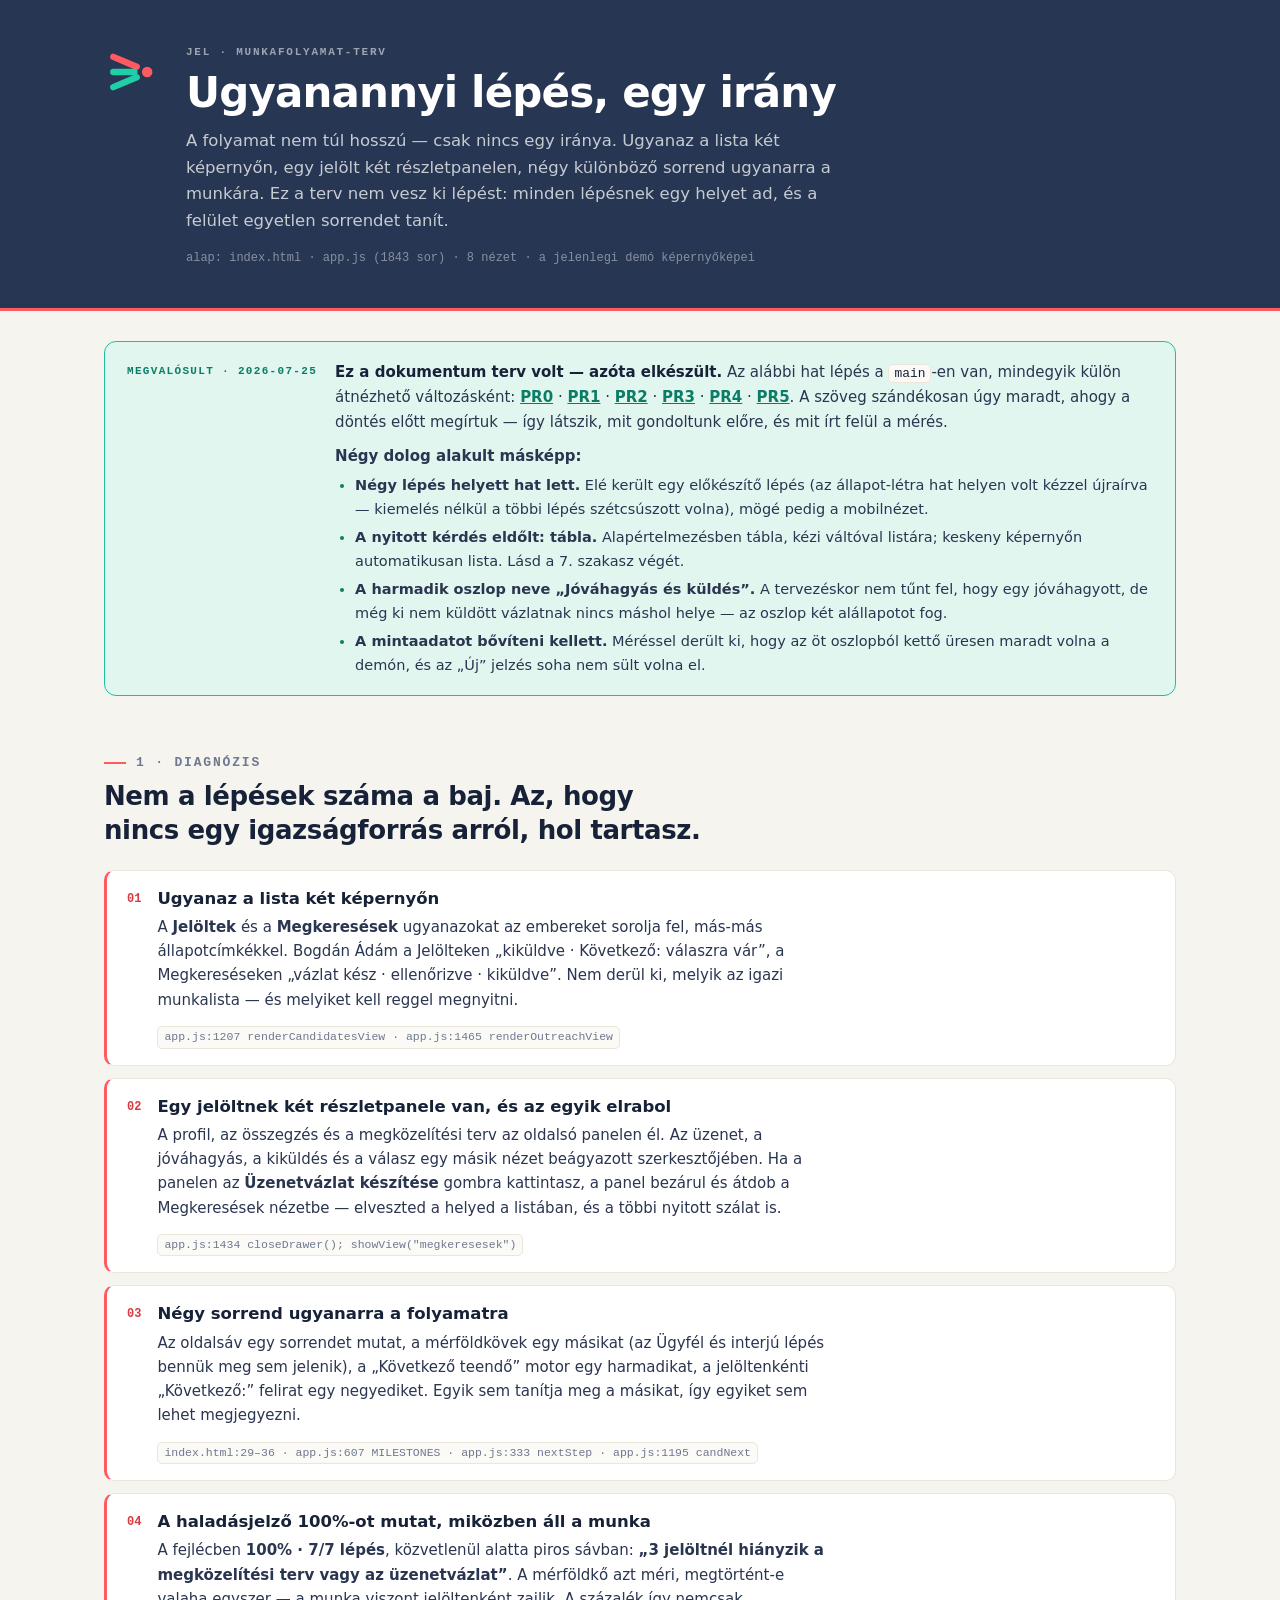
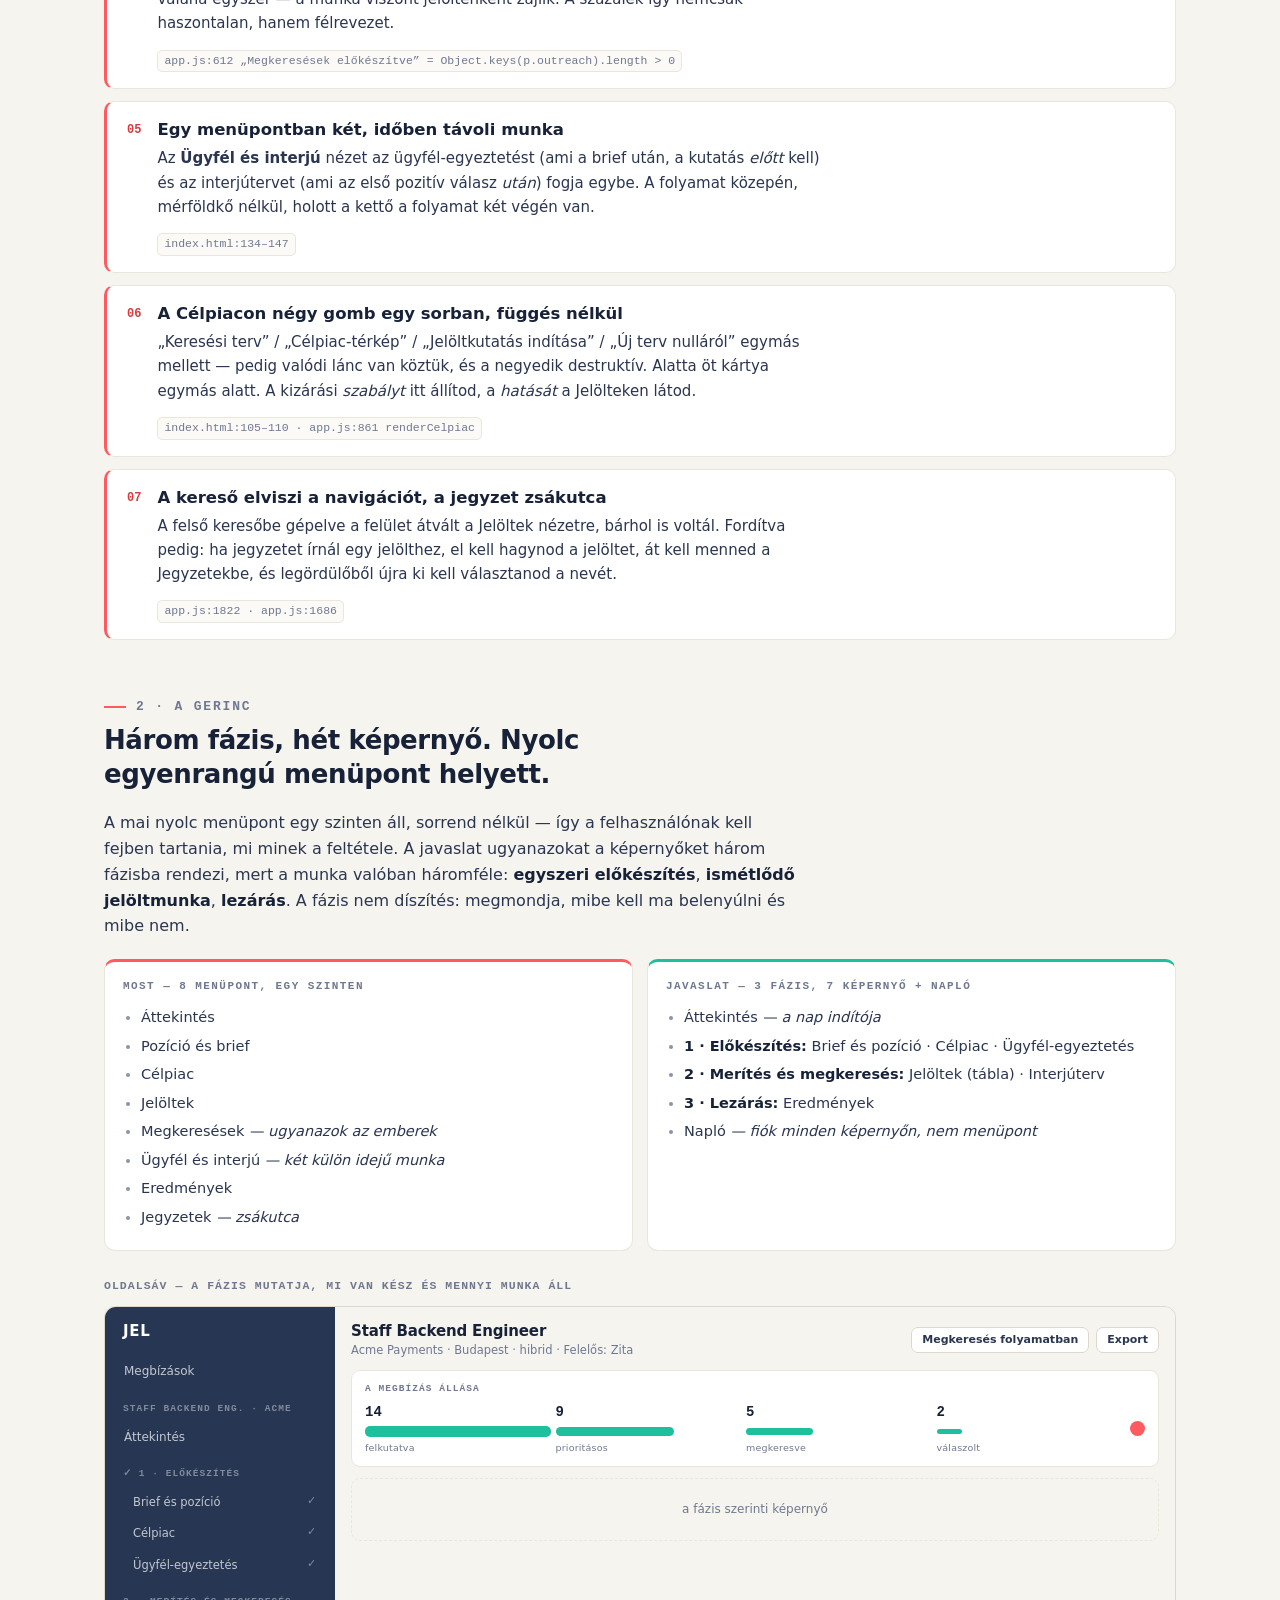
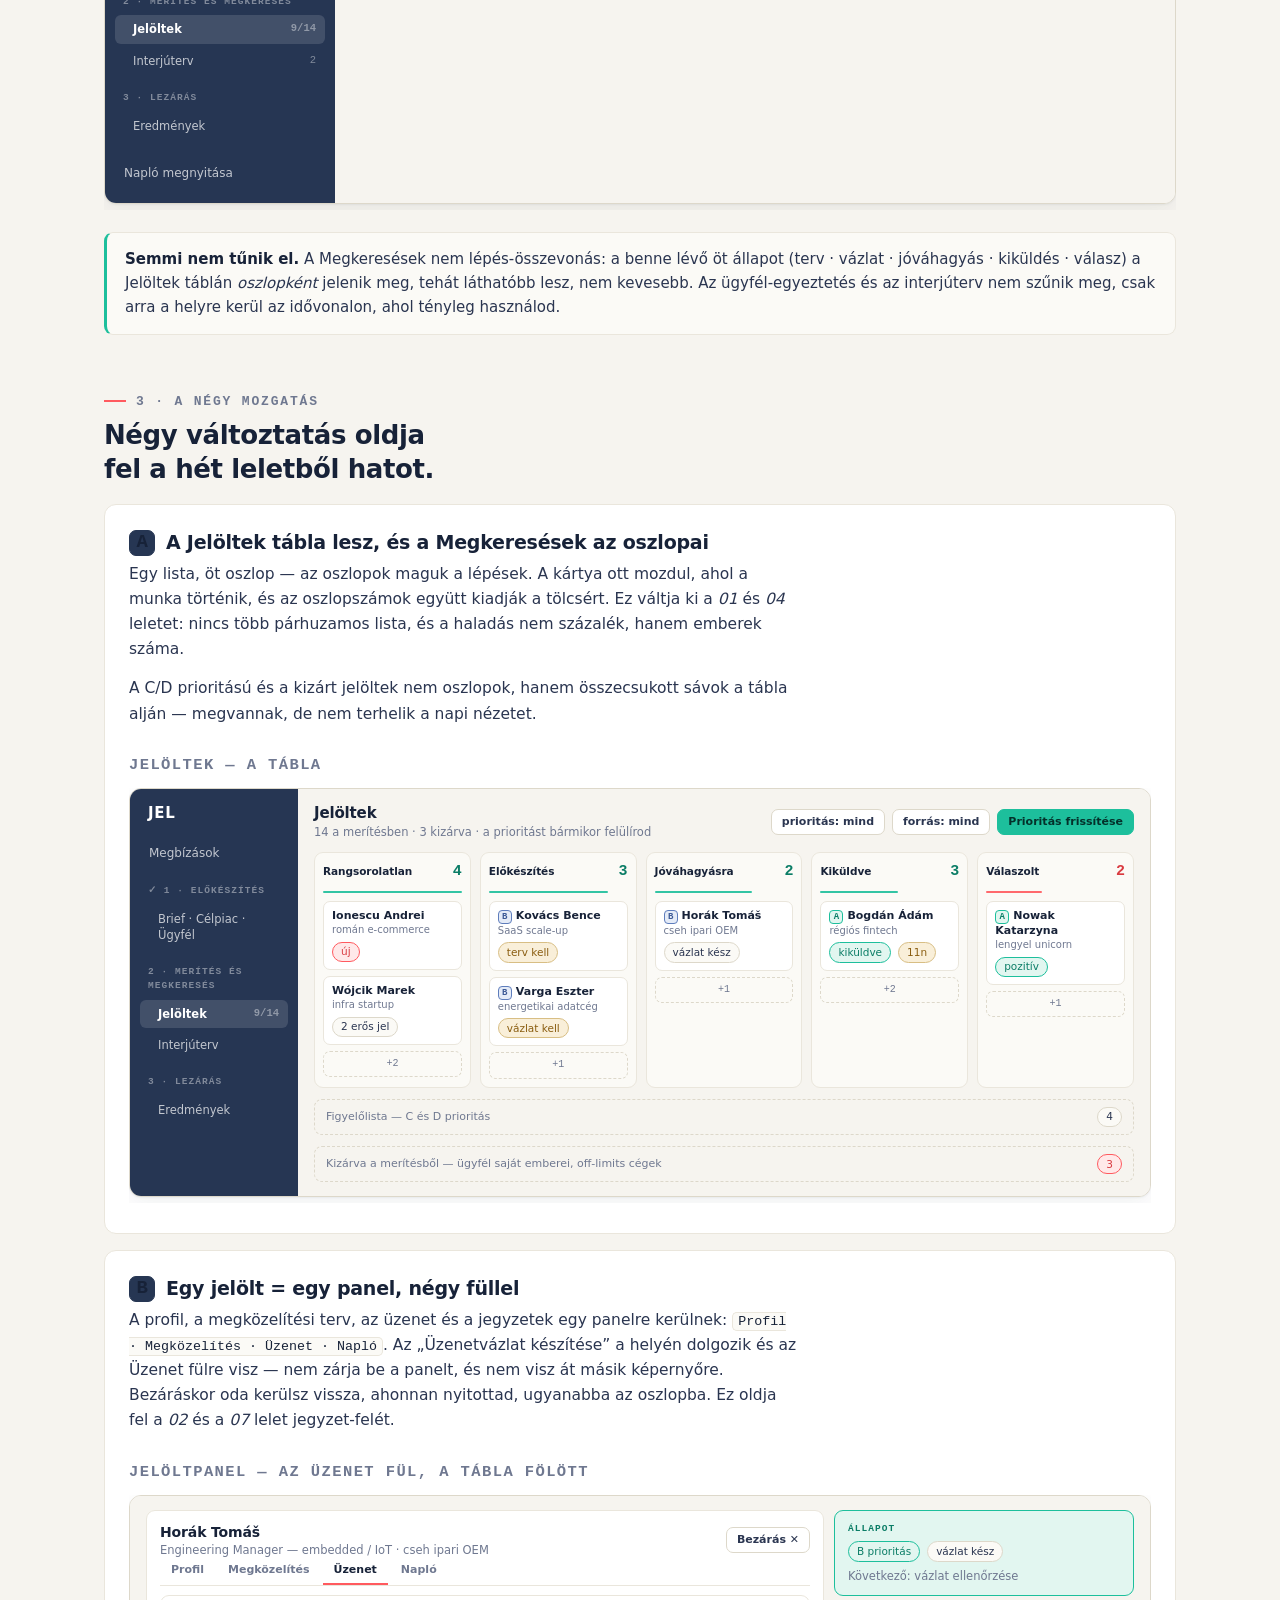
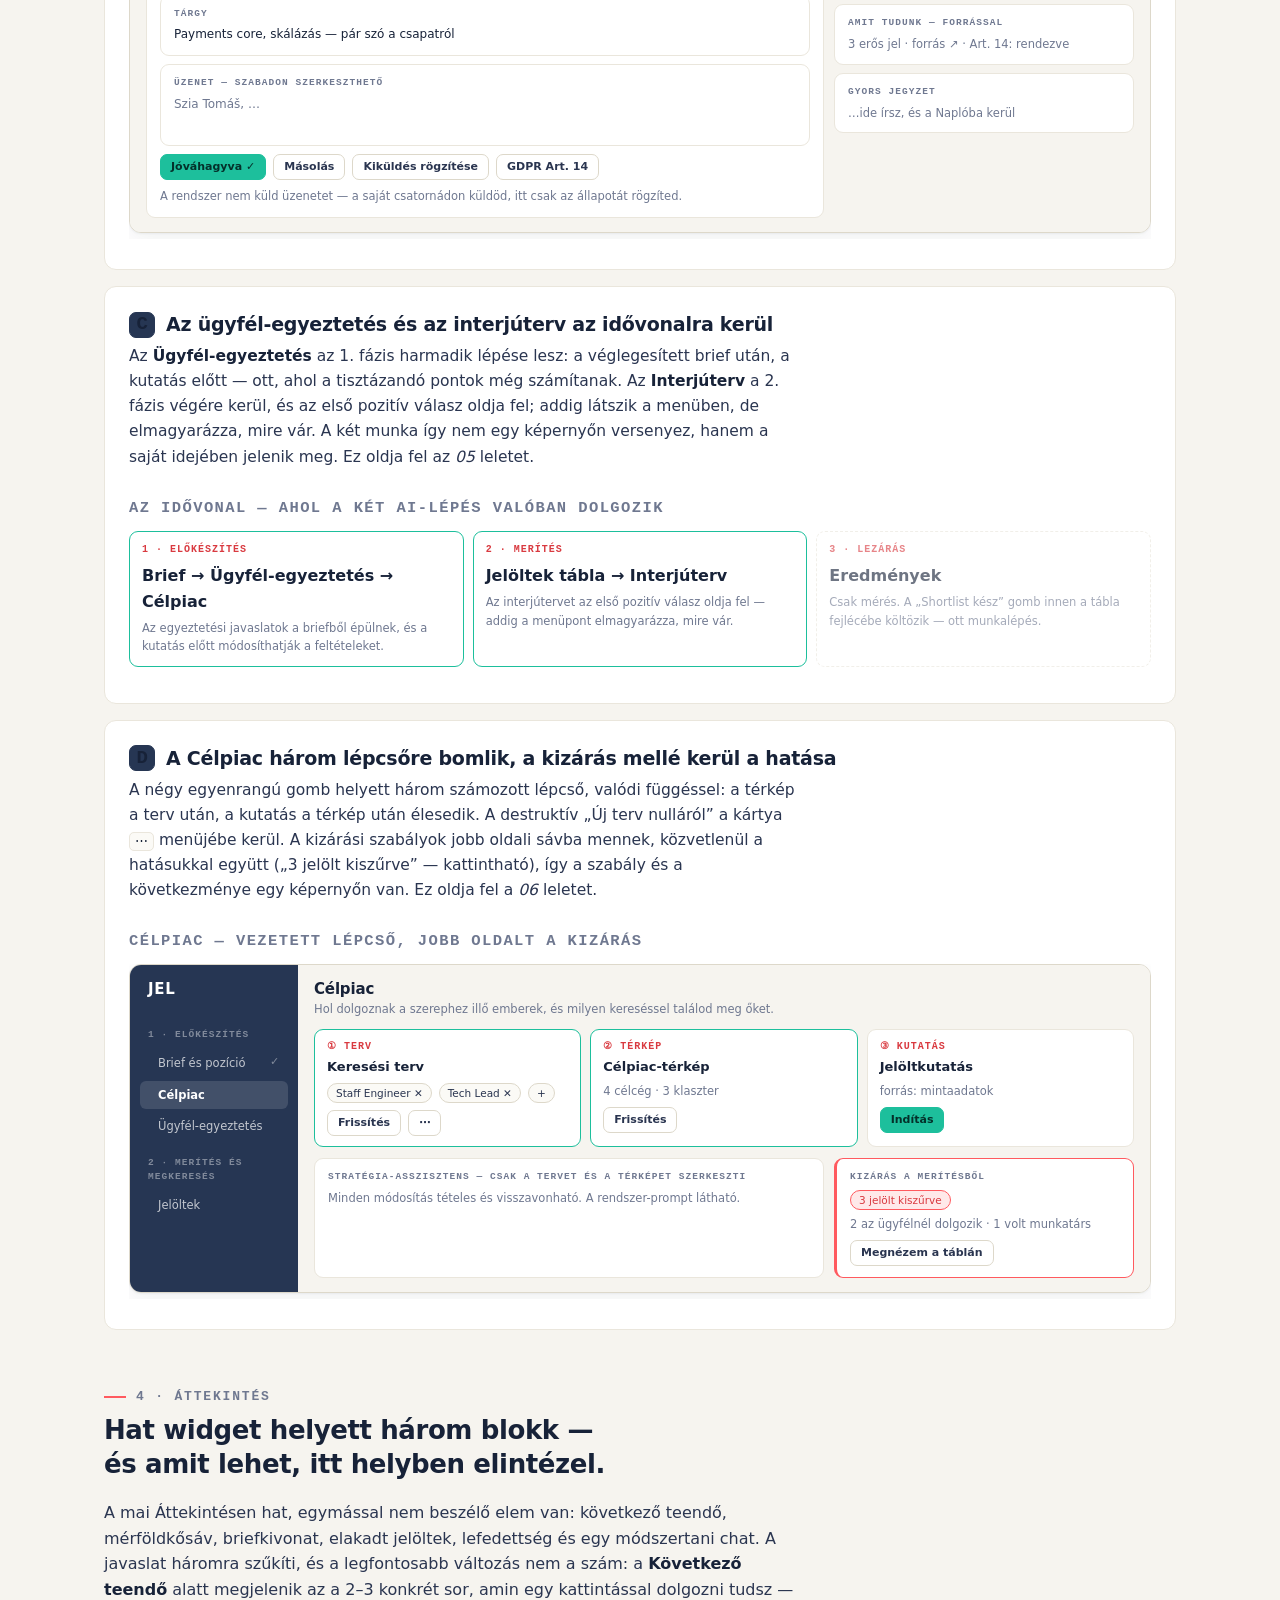
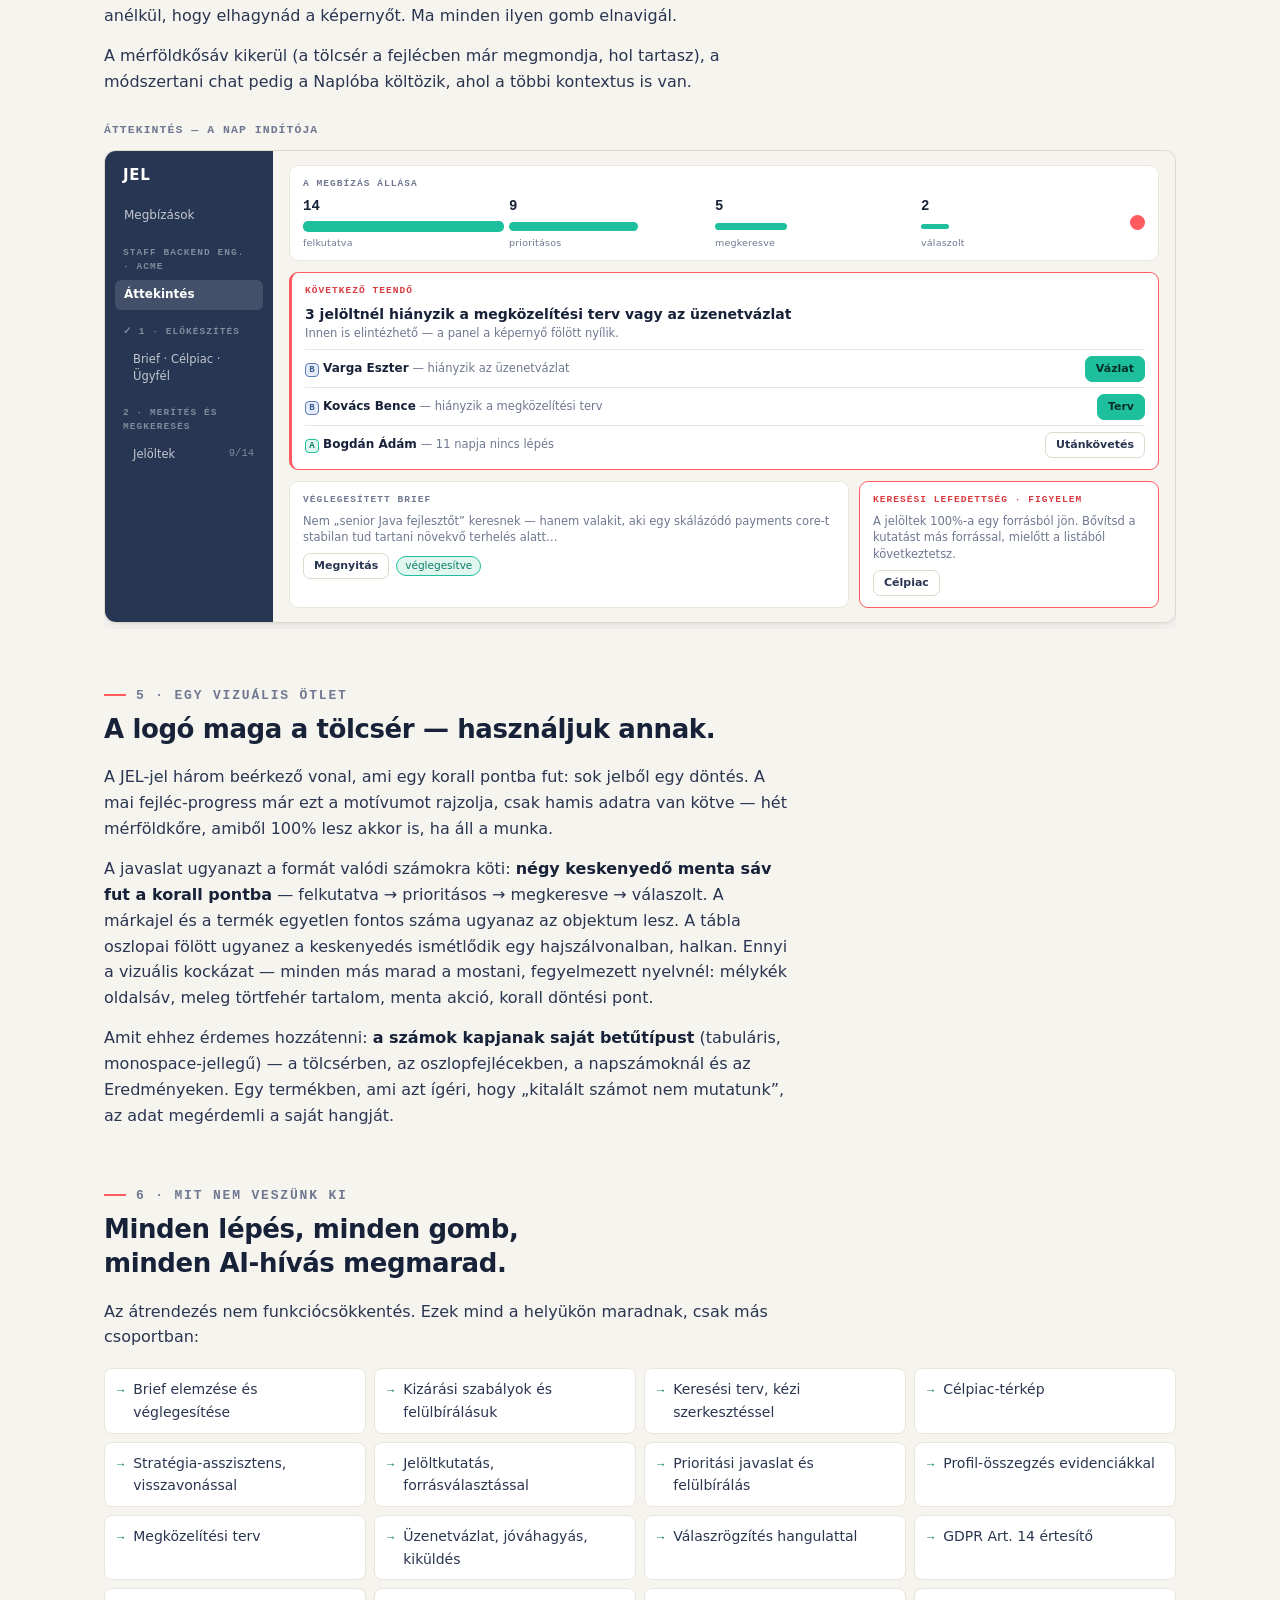
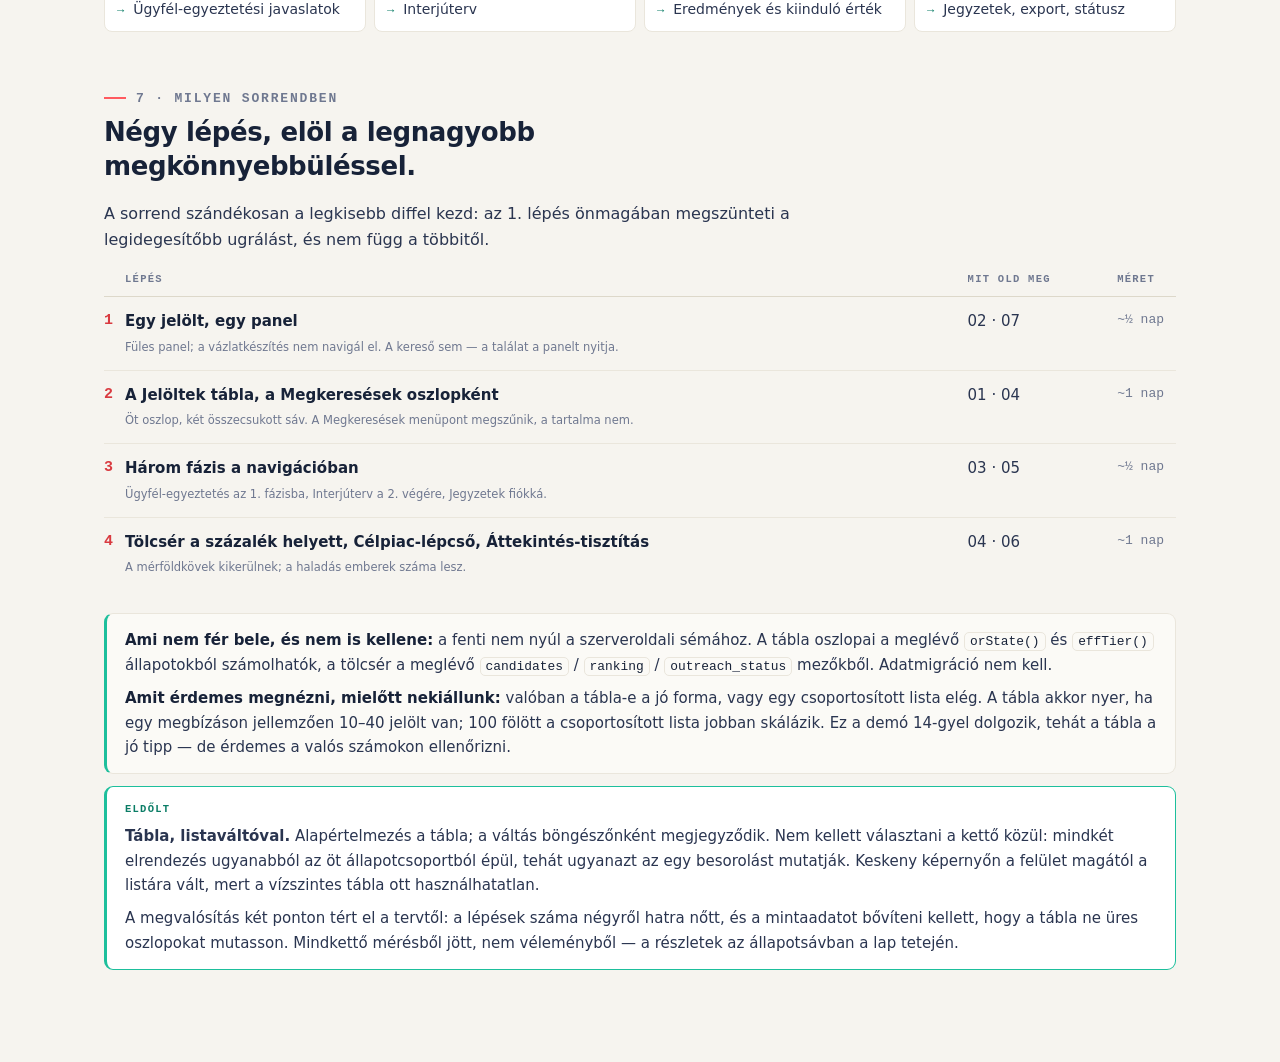
==== commit 62d74af1: "Állapotsáv a munkafolyamat-tervre: ez már megvalósult A dokumentum jövő időben fogalmaz („mit javaso" ====
--- a/docs/workflow-terv.html
+++ b/docs/workflow-terv.html
@@ -307,6 +307,34 @@
 .plan .sz{font-family:var(--mono); font-size:13px; color:var(--mut); white-space:nowrap; width:1%}
 .plan b{color:var(--ink)}
 
+/* ── Állapotsáv: a terv megvalósult ── */
+.status{
+  background:var(--mint-soft); border:1px solid var(--mint); border-radius:12px;
+  padding:18px 22px; margin:-14px 0 4px; display:flex; gap:18px; align-items:flex-start; flex-wrap:wrap;
+}
+.status-tag{
+  font-family:var(--mono); font-size:11px; letter-spacing:.12em; text-transform:uppercase;
+  font-weight:800; color:var(--mint-ink); white-space:nowrap; padding-top:3px; flex:none;
+}
+.status-body{flex:1 1 420px; min-width:0}
+.status-body p{margin:0 0 10px; font-size:15px; max-width:none}
+.status-body p:last-child{margin-bottom:0}
+.status-delta{margin-bottom:6px!important}
+.status-list{margin:0; padding-left:20px; font-size:14.5px; display:flex; flex-direction:column; gap:5px}
+.status-list li::marker{color:var(--mint-ink)}
+.status a{color:var(--mint-ink); font-weight:700}
+
+.resolved{
+  background:var(--surface); border:1px solid var(--mint); border-left:3px solid var(--mint);
+  border-radius:9px; padding:14px 18px; margin-top:12px; font-size:15px; color:var(--ink-2);
+}
+.resolved-tag{
+  font-family:var(--mono); font-size:10.5px; letter-spacing:.12em; text-transform:uppercase;
+  font-weight:800; color:var(--mint-ink); margin-bottom:6px;
+}
+.resolved p{margin:0 0 9px; max-width:none}
+.resolved p:last-child{margin:0}
+
 .note{
   background:var(--surface-2); border:1px solid var(--line); border-left:3px solid var(--mint);
   border-radius:9px; padding:14px 18px; margin-top:22px; font-size:15px; color:var(--ink-2);
@@ -335,6 +363,21 @@
 </header>
 
 <div class="wrap">
+
+  <!-- ── ÁLLAPOTSÁV: ez a terv már megvalósult ── -->
+  <aside class="status">
+    <div class="status-tag">Megvalósult · 2026-07-25</div>
+    <div class="status-body">
+      <p><strong>Ez a dokumentum terv volt — azóta elkészült.</strong> Az alábbi hat lépés a <code>main</code>-en van, mindegyik külön átnézhető változásként: <a href="https://github.com/gergolencses-lab/recruitment-intelligence-demo/pull/3">PR0</a> · <a href="https://github.com/gergolencses-lab/recruitment-intelligence-demo/pull/4">PR1</a> · <a href="https://github.com/gergolencses-lab/recruitment-intelligence-demo/pull/5">PR2</a> · <a href="https://github.com/gergolencses-lab/recruitment-intelligence-demo/pull/6">PR3</a> · <a href="https://github.com/gergolencses-lab/recruitment-intelligence-demo/pull/7">PR4</a> · <a href="https://github.com/gergolencses-lab/recruitment-intelligence-demo/pull/8">PR5</a>. A szöveg szándékosan úgy maradt, ahogy a döntés előtt megírtuk — így látszik, mit gondoltunk előre, és mit írt felül a mérés.</p>
+      <p class="status-delta"><b>Négy dolog alakult másképp:</b></p>
+      <ul class="status-list">
+        <li><b>Négy lépés helyett hat lett.</b> Elé került egy előkészítő lépés (az állapot-létra hat helyen volt kézzel újraírva — kiemelés nélkül a többi lépés szétcsúszott volna), mögé pedig a mobilnézet.</li>
+        <li><b>A nyitott kérdés eldőlt: tábla.</b> Alapértelmezésben tábla, kézi váltóval listára; keskeny képernyőn automatikusan lista. Lásd a 7. szakasz végét.</li>
+        <li><b>A harmadik oszlop neve „Jóváhagyás és küldés”.</b> A tervezéskor nem tűnt fel, hogy egy jóváhagyott, de még ki nem küldött vázlatnak nincs máshol helye — az oszlop két alállapotot fog.</li>
+        <li><b>A mintaadatot bővíteni kellett.</b> Méréssel derült ki, hogy az öt oszlopból kettő üresen maradt volna a demón, és az „Új” jelzés soha nem sült volna el.</li>
+      </ul>
+    </div>
+  </aside>
 
   <!-- ── 1. DIAGNÓZIS ── -->
   <section>
@@ -857,6 +900,12 @@
       <p><strong>Ami nem fér bele, és nem is kellene:</strong> a fenti nem nyúl a szerveroldali sémához. A tábla oszlopai a meglévő <code>orState()</code> és <code>effTier()</code> állapotokból számolhatók, a tölcsér a meglévő <code>candidates</code> / <code>ranking</code> / <code>outreach_status</code> mezőkből. Adatmigráció nem kell.</p>
       <p><strong>Amit érdemes megnézni, mielőtt nekiállunk:</strong> valóban a tábla-e a jó forma, vagy egy csoportosított lista elég. A tábla akkor nyer, ha egy megbízáson jellemzően 10–40 jelölt van; 100 fölött a csoportosított lista jobban skálázik. Ez a demó 14-gyel dolgozik, tehát a tábla a jó tipp — de érdemes a valós számokon ellenőrizni.</p>
     </div>
+
+    <div class="resolved">
+      <div class="resolved-tag">Eldőlt</div>
+      <p><b>Tábla, listaváltóval.</b> Alapértelmezés a tábla; a váltás böngészőnként megjegyződik. Nem kellett választani a kettő közül: mindkét elrendezés ugyanabból az öt állapotcsoportból épül, tehát ugyanazt az egy besorolást mutatják. Keskeny képernyőn a felület magától a listára vált, mert a vízszintes tábla ott használhatatlan.</p>
+      <p>A megvalósítás két ponton tért el a tervtől: a lépések száma négyről hatra nőtt, és a mintaadatot bővíteni kellett, hogy a tábla ne üres oszlopokat mutasson. Mindkettő mérésből jött, nem véleményből — a részletek az állapotsávban a lap tetején.</p>
+    </div>
   </section>
 
 </div>
